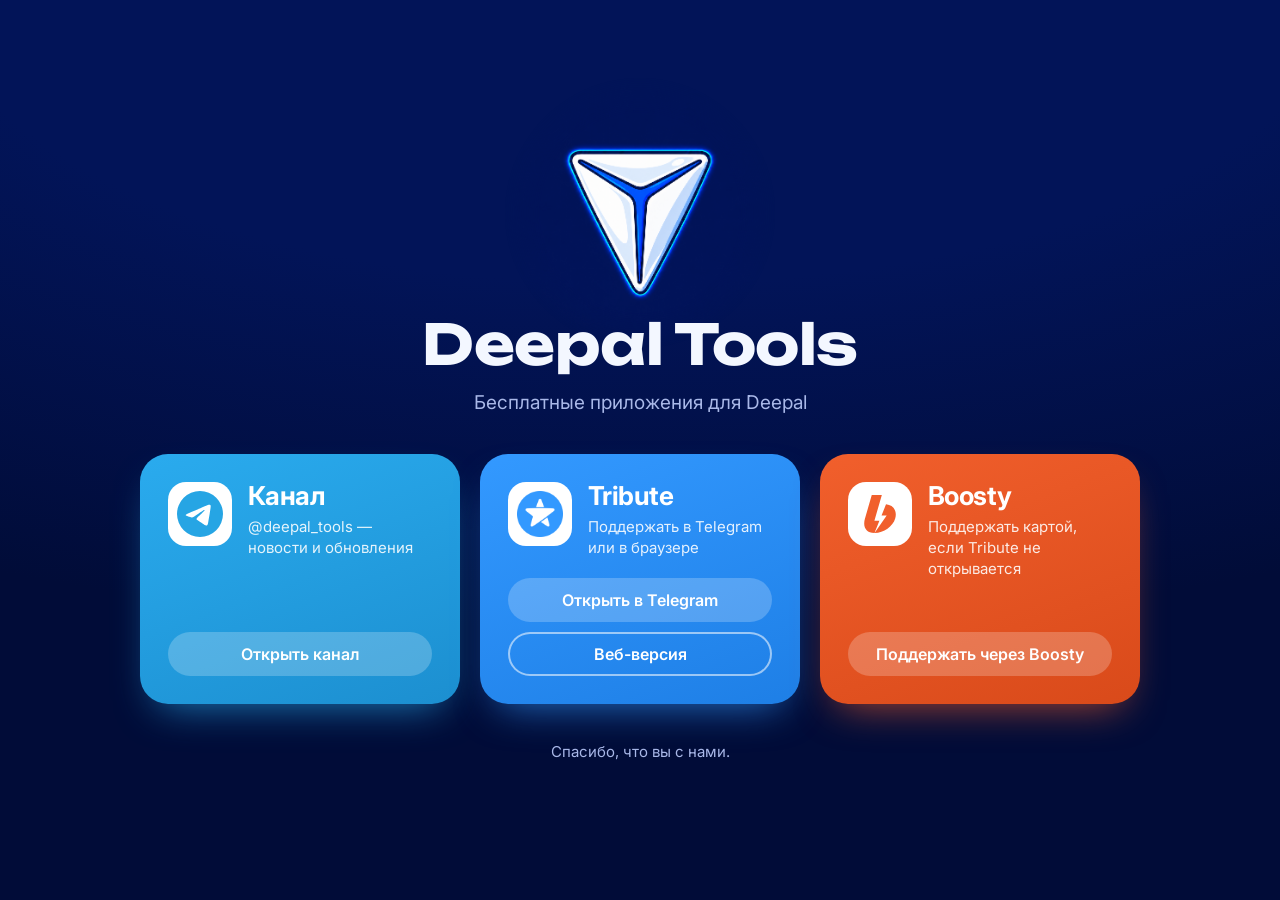
==== index.html @ 5f4a26c5 "Главная страница Deepal Tools: канал, Tribute и Boosty; /donate/ ведёт на главную" ====
<!doctype html>
<html lang="ru">
<head>
<meta charset="utf-8">
<meta name="viewport" content="width=device-width, initial-scale=1, viewport-fit=cover">
<title>Deepal Tools</title>
<meta name="description" content="Бесплатные приложения для Deepal. Канал с новостями и обновлениями, поддержать проект — через Tribute или Boosty.">
<meta name="theme-color" content="#021458">
<meta property="og:title" content="Deepal Tools">
<meta property="og:description" content="Канал с новостями и обновлениями. Поддержать проект — через Tribute или Boosty.">
<meta property="og:image" content="https://deepaltools.github.io/assets/deepal-tools.png">
<link rel="icon" href="assets/deepal-tools.png">
<link rel="apple-touch-icon" href="assets/deepal-tools.png">
<link rel="preconnect" href="https://fonts.googleapis.com">
<link rel="preconnect" href="https://fonts.gstatic.com" crossorigin>
<link href="https://fonts.googleapis.com/css2?family=Inter:wght@400;500;600;700&family=Unbounded:wght@500;700&display=swap" rel="stylesheet">
<style>
  :root {
    /* Цвета взяты со значка Deepal Tools: его фон и свечение контура. */
    --navy: #021458;
    --navy-deep: #010C38;
    --glow: #00E5FF;
    --white: #F3F7FF;
    --mist: #A9B8E8;
    /* Фирменные цвета сервисов — с их собственных значков. */
    --telegram: #2AABEE;
    --telegram-deep: #1C8FD0;
    --tribute: #3399FF;
    --tribute-deep: #1E7FE6;
    --boosty: #F15F2C;
    --boosty-deep: #D94A1A;
  }

  * { box-sizing: border-box; }

  html, body { margin: 0; }

  body {
    min-height: 100vh;
    min-height: 100dvh;
    background:
      radial-gradient(120% 70% at 50% 0%, var(--navy) 0%, var(--navy) 45%, var(--navy-deep) 100%);
    background-color: var(--navy-deep);
    color: var(--white);
    font-family: "Inter", system-ui, -apple-system, "Segoe UI", Roboto, sans-serif;
    -webkit-font-smoothing: antialiased;
    display: flex;
    flex-direction: column;
    align-items: center;
    /* Содержимое — по центру экрана, подпись снизу тянет его чуть выше середины. */
    justify-content: center;
    padding: max(20px, env(safe-area-inset-top)) 20px max(24px, env(safe-area-inset-bottom));
  }

  main {
    width: 100%;
    max-width: 1000px;
    display: flex;
    flex-direction: column;
    align-items: center;
    text-align: center;
  }

  /* Значок целиком, без обрезки. Размер зависит и от ширины, и от высоты окна, чтобы
     на низком экране плитки помещались целиком. height: auto обязателен — иначе атрибут
     height у картинки задаёт высоту отдельно от ширины и значок сплющивается.
     Отрицательные поля съедают пустой фон вокруг треугольника. */
  .mark {
    --s: clamp(130px, min(44vw, 30vh), 270px);
    width: var(--s);
    height: auto;
    aspect-ratio: 1 / 1;
    margin: calc(var(--s) * -0.2) 0 calc(var(--s) * -0.14);
    display: block;
    -webkit-mask-image: radial-gradient(circle at 50% 50%, #000 52%, transparent 71%);
            mask-image: radial-gradient(circle at 50% 50%, #000 52%, transparent 71%);
    animation: wake 1.6s cubic-bezier(.2,.7,.2,1) both;
  }

  @keyframes wake {
    0%   { opacity: 0; transform: scale(.94); }
    100% { opacity: 1; transform: scale(1); }
  }

  /* Фон картинки значка заходит под заголовок; текст — поверх него, иначе ложится тенью. */
  h1, .lede, .choices { position: relative; z-index: 1; }

  h1 {
    font-family: "Unbounded", "Inter", sans-serif;
    font-weight: 700;
    font-size: clamp(30px, min(8vw, 7vh), 56px);
    line-height: 1.08;
    letter-spacing: -0.01em;
    margin: 4px 0 0;
  }

  .lede {
    margin: 14px 0 0;
    max-width: 32em;
    font-size: clamp(16px, 4.2vw, 19px);
    line-height: 1.55;
    color: var(--mist);
  }

  /* Три равные плитки: канал и два способа поддержать. */
  .choices {
    width: 100%;
    margin-top: clamp(20px, 4vh, 40px);
    display: grid;
    grid-template-columns: repeat(3, 1fr);
    gap: 20px;
  }

  .pay {
    position: relative;
    display: flex;
    flex-direction: column;
    text-align: left;
    gap: clamp(14px, 2.4vh, 20px);
    padding: clamp(20px, 3.4vh, 28px);
    border-radius: 28px;
    color: #fff;
    text-decoration: none;
    overflow: hidden;
    transition: transform .18s ease, box-shadow .18s ease;
    -webkit-tap-highlight-color: transparent;
    cursor: pointer;
  }

  .pay:active { transform: scale(.98); }
  .pay:focus-visible { outline: 3px solid var(--glow); outline-offset: 4px; }

  .pay.telegram {
    background: linear-gradient(160deg, var(--telegram) 0%, var(--telegram-deep) 100%);
    box-shadow: 0 18px 40px -18px rgba(42, 171, 238, .75);
  }

  .pay.tribute {
    background: linear-gradient(160deg, var(--tribute) 0%, var(--tribute-deep) 100%);
    box-shadow: 0 18px 40px -18px rgba(51, 153, 255, .75);
  }

  .pay.boosty {
    background: linear-gradient(160deg, var(--boosty) 0%, var(--boosty-deep) 100%);
    box-shadow: 0 18px 40px -18px rgba(241, 95, 44, .75);
  }

  @media (hover: hover) {
    .pay:hover { transform: translateY(-3px); }
  }

  /* Значок сервиса и название с подписью — в одну строку. */
  .head {
    display: flex;
    align-items: flex-start;
    gap: 16px;
  }

  .badge {
    width: 64px;
    height: 64px;
    border-radius: 18px;
    background: #fff;
    display: grid;
    place-items: center;
    flex: none;
  }

  .badge img { width: 46px; height: 46px; display: block; }
  .badge svg { width: 38px; height: 38px; display: block; }
  .badge svg.tg { width: 46px; height: 46px; }

  .text { display: flex; flex-direction: column; gap: 6px; min-width: 0; }

  .name {
    font-weight: 700;
    font-size: 26px;
    line-height: 1.1;
    letter-spacing: -0.02em;
  }

  .how {
    font-size: 15px;
    line-height: 1.4;
    color: rgba(255, 255, 255, .88);
  }

  /* Кнопки — внизу плитки, во всю её ширину, чтобы у всех трёх стояли на одном уровне. */
  .gos {
    margin-top: auto;
    display: flex;
    flex-direction: column;
    gap: 10px;
  }

  .go {
    display: flex;
    justify-content: center;
    align-items: center;
    padding: 12px 18px;
    border-radius: 999px;
    background: rgba(255, 255, 255, .22);
    color: #fff;
    text-decoration: none;
    font-weight: 600;
    font-size: 16px;
    white-space: nowrap;
    transition: background .18s ease;
  }

  .go.ghost { background: transparent; box-shadow: inset 0 0 0 2px rgba(255, 255, 255, .55); }
  a.go:focus-visible { outline: 3px solid var(--glow); outline-offset: 3px; }

  @media (hover: hover) {
    a.go:hover { background: rgba(255, 255, 255, .34); }
  }

  /* Плитка Tribute нажимается целиком и ведёт в Telegram: невидимый слой ссылки
     «Открыть в Telegram» растянут на всю плитку. Веб-версия лежит выше этого слоя
     и открывается только своей кнопкой. */
  .go.main::after { content: ""; position: absolute; inset: 0; border-radius: 28px; }
  .go.ghost { position: relative; z-index: 1; }

  footer {
    padding-top: clamp(20px, 4vh, 40px);
    text-align: center;
    font-size: 15px;
    line-height: 1.6;
    color: var(--mist);
  }

  /* Уже трёх колонок — плитки друг под другом. */
  @media (max-width: 860px) {
    .choices { grid-template-columns: 1fr; max-width: 480px; gap: 12px; }
    .pay { padding: 20px; gap: 14px; }
    .name { font-size: 24px; }
  }

  @media (max-width: 600px) {
    h1 { font-size: 34px; }
    .lede { font-size: 16px; margin-top: 10px; }
    .choices { margin-top: 18px; }
    /* На телефоне плитки широкие — две кнопки Tribute помещаются в одну строку. */
    .tribute .gos { flex-direction: row; }
    .tribute .go { flex: 1 1 auto; padding-inline: 14px; }
  }

  @media (prefers-reduced-motion: reduce) {
    .mark { animation: none; }
    .pay, .go { transition: none; }
  }
</style>
</head>
<body>
<main>
  <img class="mark" src="assets/deepal-tools.png" alt="Deepal Tools" width="300" height="300">

  <h1>Deepal&nbsp;Tools</h1>
  <p class="lede">Бесплатные приложения для Deepal</p>

  <div class="choices">
    <a class="pay telegram" href="https://t.me/deepal_tools" rel="noopener">
      <span class="head">
        <span class="badge">
          <!-- Знак Telegram — фирменный, из Simple Icons. -->
          <svg class="tg" viewBox="0 0 24 24" aria-hidden="true"><path fill="#26A5E4" d="M11.944 0A12 12 0 0 0 0 12a12 12 0 0 0 12 12 12 12 0 0 0 12-12A12 12 0 0 0 12 0a12 12 0 0 0-.056 0zm4.962 7.224c.1-.002.321.023.465.14a.506.506 0 0 1 .171.325c.016.093.036.306.02.472-.18 1.898-.962 6.502-1.36 8.627-.168.9-.499 1.201-.82 1.23-.696.065-1.225-.46-1.9-.902-1.056-.693-1.653-1.124-2.678-1.8-1.185-.78-.417-1.21.258-1.91.177-.184 3.247-2.977 3.307-3.23.007-.032.014-.15-.056-.212s-.174-.041-.249-.024c-.106.024-1.793 1.14-5.061 3.345-.48.33-.913.49-1.302.48-.428-.008-1.252-.241-1.865-.44-.752-.245-1.349-.374-1.297-.789.027-.216.325-.437.893-.663 3.498-1.524 5.83-2.529 6.998-3.014 3.332-1.386 4.025-1.627 4.476-1.635z"/></svg>
        </span>
        <span class="text">
          <span class="name">Канал</span>
          <span class="how">@deepal_tools — новости и обновления</span>
        </span>
      </span>
      <span class="gos"><span class="go">Открыть канал</span></span>
    </a>

    <!-- У Tribute два входа: мини-приложение в Telegram и веб-версия в браузере. -->
    <div class="pay tribute">
      <span class="head">
        <span class="badge"><img src="assets/tribute.png" alt="" width="46" height="46"></span>
        <span class="text">
          <span class="name">Tribute</span>
          <span class="how">Поддержать в Telegram или в браузере</span>
        </span>
      </span>
      <span class="gos">
        <a class="go main" href="https://t.me/tribute/app?startapp=dPI5" rel="noopener">Открыть в Telegram</a>
        <a class="go ghost" href="https://web.tribute.tg/d/PI5" rel="noopener">Веб-версия</a>
      </span>
    </div>

    <a class="pay boosty" href="https://boosty.to/deepaltools/donate" rel="noopener">
      <span class="head">
        <span class="badge">
          <!-- Знак Boosty — фирменный, из Simple Icons (источник: boosty.to/app/brand). -->
          <svg viewBox="0 0 24 24" aria-hidden="true"><path fill="#F15F2C" d="M2.661 14.337 6.801 0h6.362L11.88 4.444l-.038.077-3.378 11.733h3.15c-1.321 3.289-2.35 5.867-3.086 7.733-5.816-.063-7.442-4.228-6.02-9.155M8.554 24l7.67-11.035h-3.25l2.83-7.073c4.852.508 7.137 4.33 5.791 8.952C20.16 19.81 14.344 24 8.68 24h-.127z"/></svg>
        </span>
        <span class="text">
          <span class="name">Boosty</span>
          <span class="how">Поддержать картой, если Tribute не открывается</span>
        </span>
      </span>
      <span class="gos"><span class="go">Поддержать через Boosty</span></span>
    </a>
  </div>
</main>

<footer>Спасибо, что вы с нами.</footer>
</body>
</html>
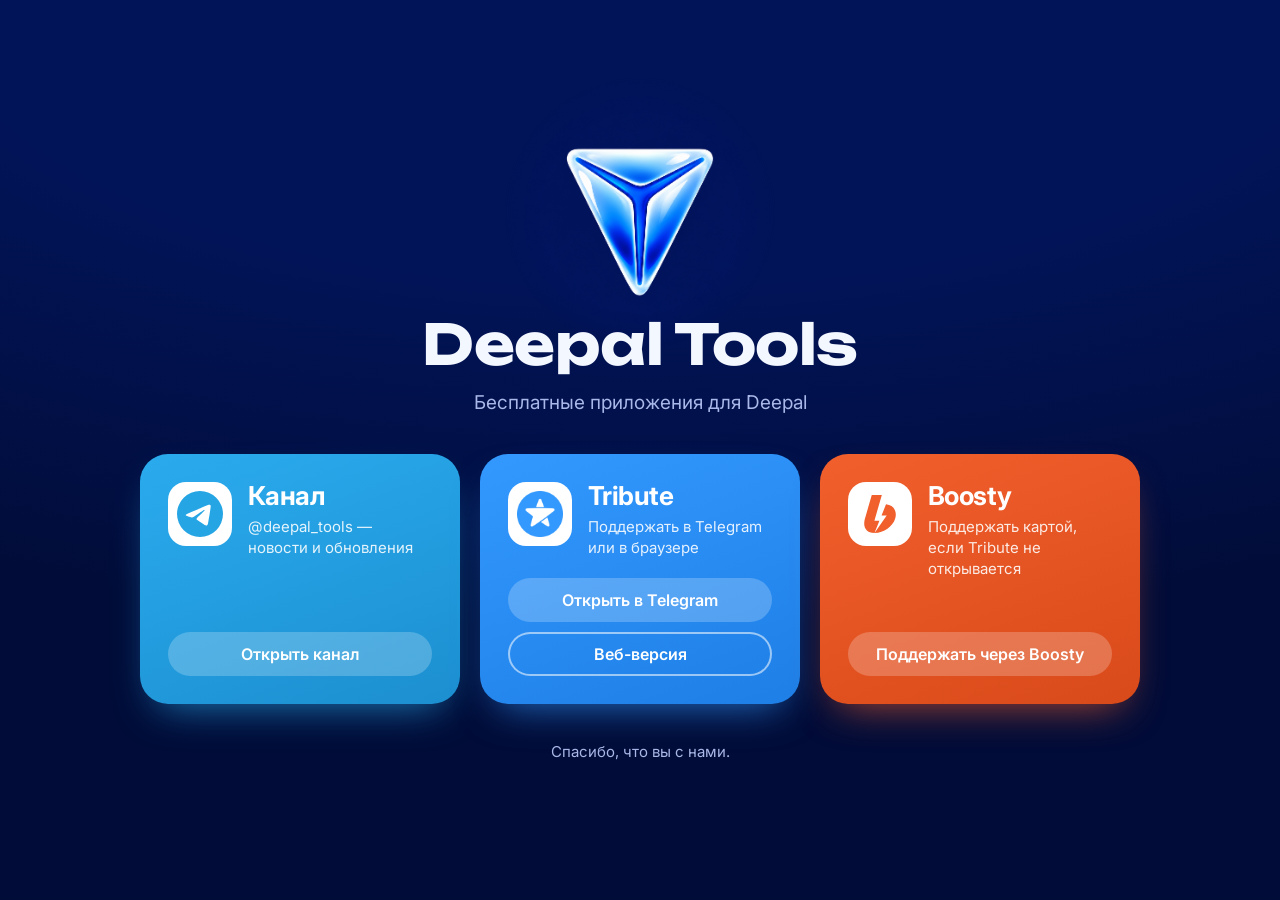
==== commit 2ceaf29e: "Новый стеклянный логотип Deepal Tools" ====
--- a/index.html
+++ b/index.html
@@ -8,9 +8,16 @@
 <meta name="theme-color" content="#021458">
 <meta property="og:title" content="Deepal Tools">
 <meta property="og:description" content="Канал с новостями и обновлениями. Поддержать проект — через Tribute или Boosty.">
-<meta property="og:image" content="https://deepaltools.github.io/assets/deepal-tools.png">
-<link rel="icon" href="assets/deepal-tools.png">
-<link rel="apple-touch-icon" href="assets/deepal-tools.png">
+<meta property="og:type" content="website">
+<meta property="og:site_name" content="Deepal Tools">
+<meta property="og:url" content="https://deepaltools.github.io/">
+<!-- Широкая обложка 1200×630: с ней Telegram и другие показывают большое превью ссылки. -->
+<meta property="og:image" content="https://deepaltools.github.io/assets/preview.png?v=2">
+<meta property="og:image:width" content="1200">
+<meta property="og:image:height" content="630">
+<meta name="twitter:card" content="summary_large_image">
+<link rel="icon" href="assets/deepal-tools.png?v=2">
+<link rel="apple-touch-icon" href="assets/deepal-tools.png?v=2">
 <link rel="preconnect" href="https://fonts.googleapis.com">
 <link rel="preconnect" href="https://fonts.gstatic.com" crossorigin>
 <link href="https://fonts.googleapis.com/css2?family=Inter:wght@400;500;600;700&family=Unbounded:wght@500;700&display=swap" rel="stylesheet">
@@ -253,7 +260,7 @@
 </head>
 <body>
 <main>
-  <img class="mark" src="assets/deepal-tools.png" alt="Deepal Tools" width="300" height="300">
+  <img class="mark" src="assets/deepal-tools.png?v=2" alt="Deepal Tools" width="300" height="300">
 
   <h1>Deepal&nbsp;Tools</h1>
   <p class="lede">Бесплатные приложения для Deepal</p>
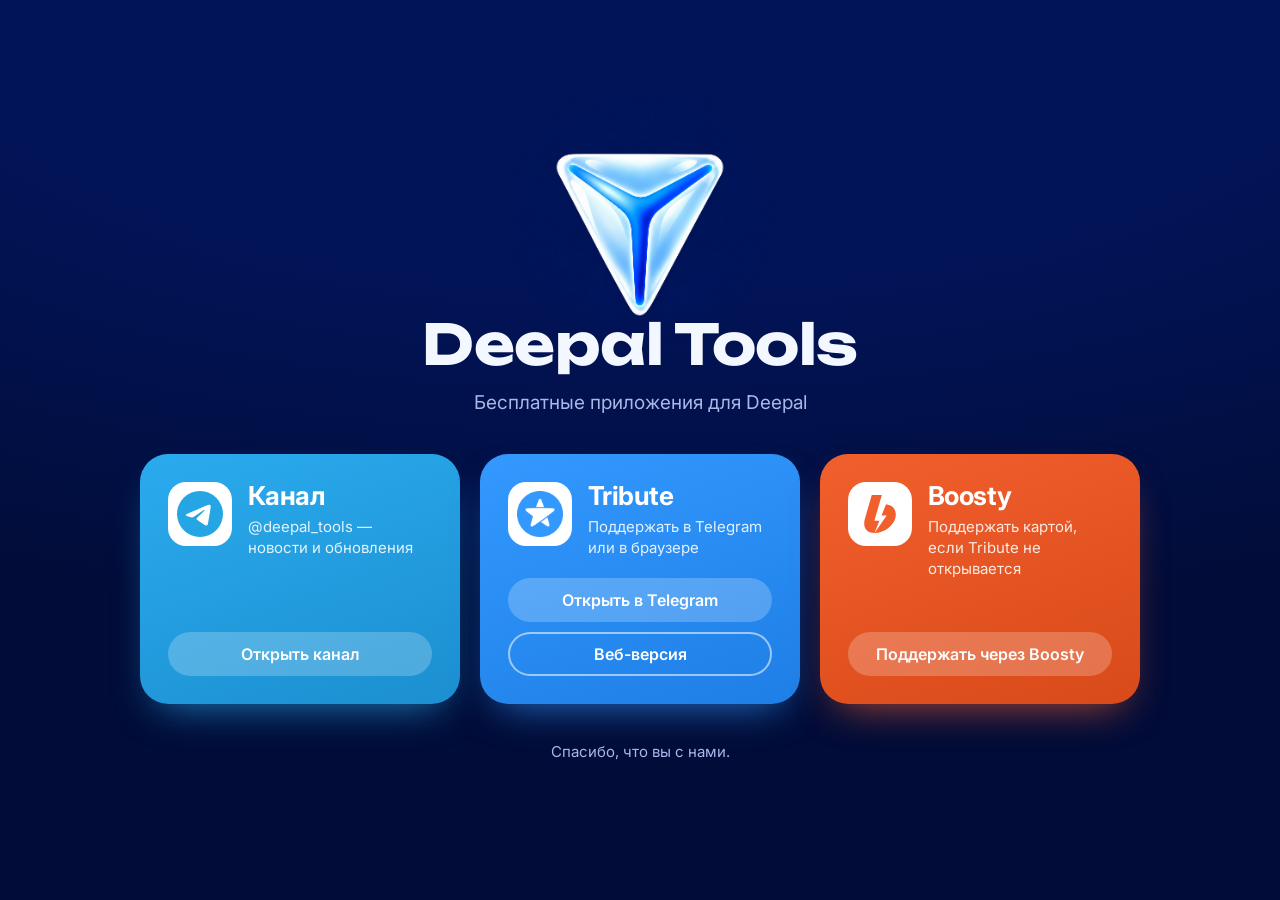
==== commit a154e130: "Новая иконка Deepal Tools (по центру круга)" ====
--- a/index.html
+++ b/index.html
@@ -12,12 +12,12 @@
 <meta property="og:site_name" content="Deepal Tools">
 <meta property="og:url" content="https://deepaltools.github.io/">
 <!-- Широкая обложка 1200×630: с ней Telegram и другие показывают большое превью ссылки. -->
-<meta property="og:image" content="https://deepaltools.github.io/assets/preview.png?v=2">
+<meta property="og:image" content="https://deepaltools.github.io/assets/preview.png?v=3">
 <meta property="og:image:width" content="1200">
 <meta property="og:image:height" content="630">
 <meta name="twitter:card" content="summary_large_image">
-<link rel="icon" href="assets/deepal-tools.png?v=2">
-<link rel="apple-touch-icon" href="assets/deepal-tools.png?v=2">
+<link rel="icon" href="assets/deepal-tools.png?v=3">
+<link rel="apple-touch-icon" href="assets/deepal-tools.png?v=3">
 <link rel="preconnect" href="https://fonts.googleapis.com">
 <link rel="preconnect" href="https://fonts.gstatic.com" crossorigin>
 <link href="https://fonts.googleapis.com/css2?family=Inter:wght@400;500;600;700&family=Unbounded:wght@500;700&display=swap" rel="stylesheet">
@@ -260,7 +260,7 @@
 </head>
 <body>
 <main>
-  <img class="mark" src="assets/deepal-tools.png?v=2" alt="Deepal Tools" width="300" height="300">
+  <img class="mark" src="assets/deepal-tools.png?v=3" alt="Deepal Tools" width="300" height="300">
 
   <h1>Deepal&nbsp;Tools</h1>
   <p class="lede">Бесплатные приложения для Deepal</p>
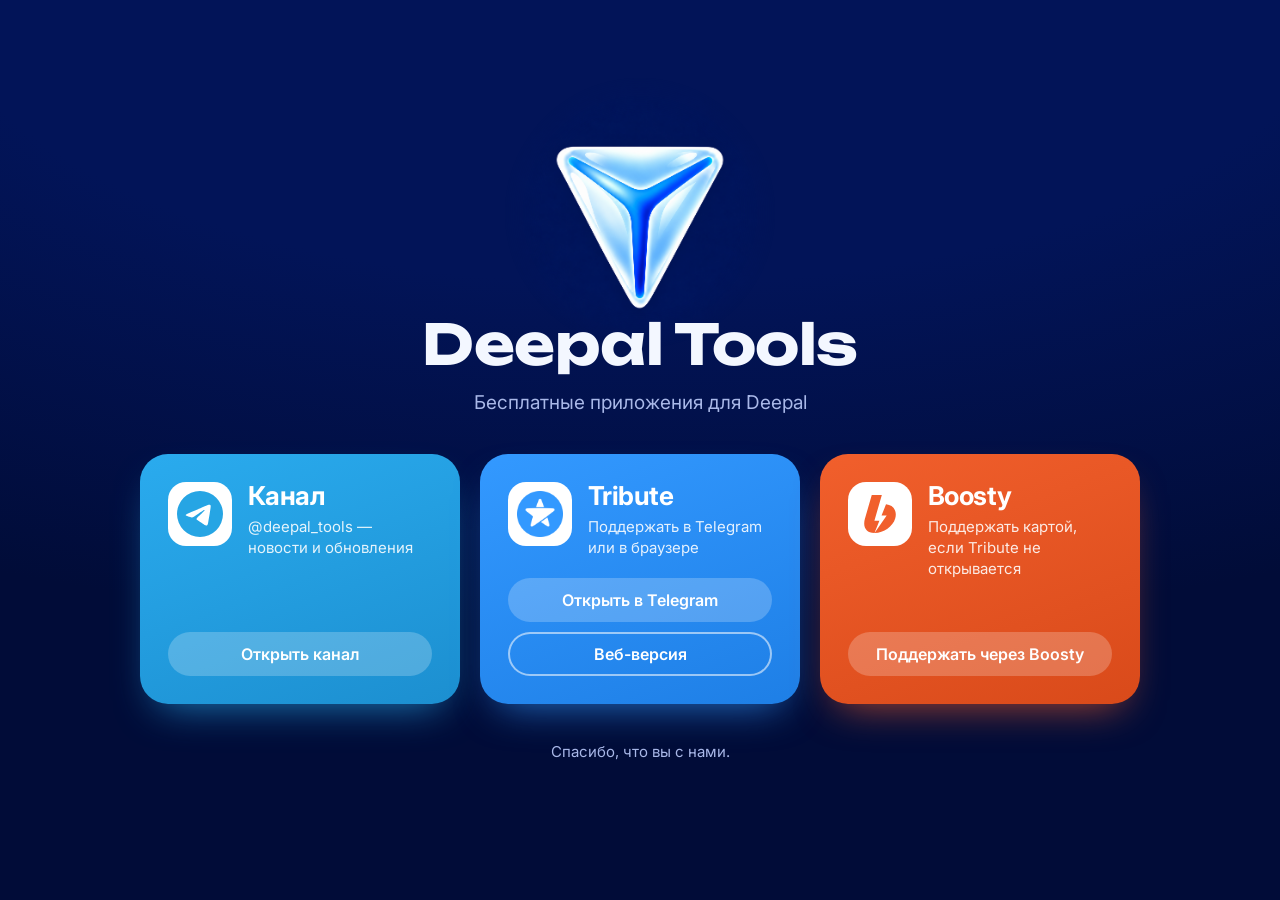
==== commit 73d27012: "Иконка Deepal Tools: сдвиг вниз 35 px" ====
--- a/index.html
+++ b/index.html
@@ -12,12 +12,12 @@
 <meta property="og:site_name" content="Deepal Tools">
 <meta property="og:url" content="https://deepaltools.github.io/">
 <!-- Широкая обложка 1200×630: с ней Telegram и другие показывают большое превью ссылки. -->
-<meta property="og:image" content="https://deepaltools.github.io/assets/preview.png?v=3">
+<meta property="og:image" content="https://deepaltools.github.io/assets/preview.png?v=4">
 <meta property="og:image:width" content="1200">
 <meta property="og:image:height" content="630">
 <meta name="twitter:card" content="summary_large_image">
-<link rel="icon" href="assets/deepal-tools.png?v=3">
-<link rel="apple-touch-icon" href="assets/deepal-tools.png?v=3">
+<link rel="icon" href="assets/deepal-tools.png?v=4">
+<link rel="apple-touch-icon" href="assets/deepal-tools.png?v=4">
 <link rel="preconnect" href="https://fonts.googleapis.com">
 <link rel="preconnect" href="https://fonts.gstatic.com" crossorigin>
 <link href="https://fonts.googleapis.com/css2?family=Inter:wght@400;500;600;700&family=Unbounded:wght@500;700&display=swap" rel="stylesheet">
@@ -260,7 +260,7 @@
 </head>
 <body>
 <main>
-  <img class="mark" src="assets/deepal-tools.png?v=3" alt="Deepal Tools" width="300" height="300">
+  <img class="mark" src="assets/deepal-tools.png?v=4" alt="Deepal Tools" width="300" height="300">
 
   <h1>Deepal&nbsp;Tools</h1>
   <p class="lede">Бесплатные приложения для Deepal</p>
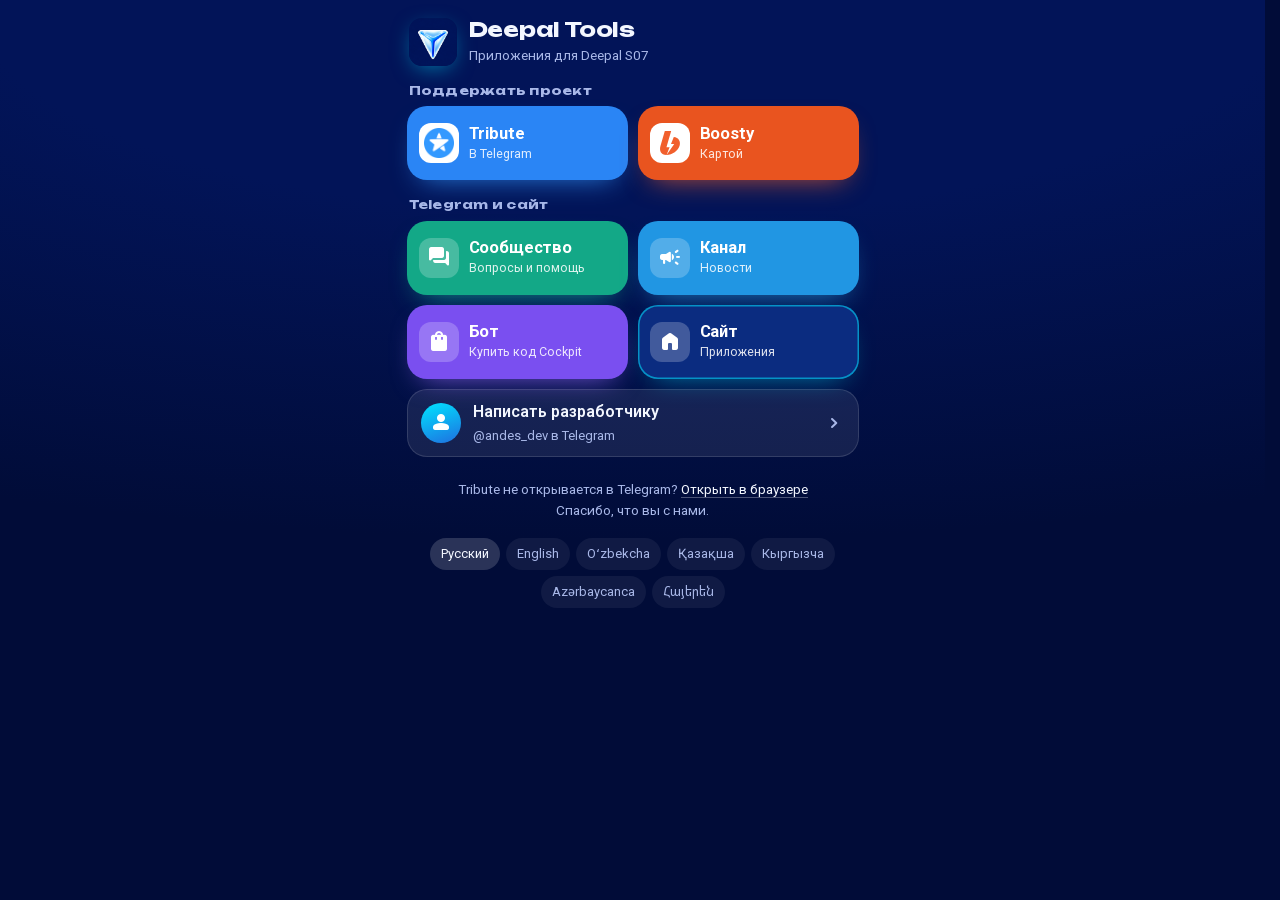
==== commit 0efccf87: "Визитка Deepal Tools вместо старой страницы (запасная копия deepaltools.com/links)" ====
--- a/index.html
+++ b/index.html
@@ -1,316 +1,154 @@
 <!doctype html>
+
 <html lang="ru">
 <head>
-<meta charset="utf-8">
-<meta name="viewport" content="width=device-width, initial-scale=1, viewport-fit=cover">
-<title>Deepal Tools</title>
-<meta name="description" content="Бесплатные приложения для Deepal. Канал с новостями и обновлениями, поддержать проект — через Tribute или Boosty.">
-<meta name="theme-color" content="#021458">
-<meta property="og:title" content="Deepal Tools">
-<meta property="og:description" content="Канал с новостями и обновлениями. Поддержать проект — через Tribute или Boosty.">
-<meta property="og:type" content="website">
-<meta property="og:site_name" content="Deepal Tools">
-<meta property="og:url" content="https://deepaltools.github.io/">
-<!-- Широкая обложка 1200×630: с ней Telegram и другие показывают большое превью ссылки. -->
-<meta property="og:image" content="https://deepaltools.github.io/assets/preview.png?v=4">
-<meta property="og:image:width" content="1200">
-<meta property="og:image:height" content="630">
-<meta name="twitter:card" content="summary_large_image">
-<link rel="icon" href="assets/deepal-tools.png?v=4">
-<link rel="apple-touch-icon" href="assets/deepal-tools.png?v=4">
-<link rel="preconnect" href="https://fonts.googleapis.com">
-<link rel="preconnect" href="https://fonts.gstatic.com" crossorigin>
-<link href="https://fonts.googleapis.com/css2?family=Inter:wght@400;500;600;700&family=Unbounded:wght@500;700&display=swap" rel="stylesheet">
+<meta charset="utf-8"/>
+<meta content="width=device-width, initial-scale=1" name="viewport"/>
+<title>Deepal Tools — сообщество, поддержка и контакты</title>
+<meta content="Сообщество и канал Deepal Tools в Telegram, бот для покупки кода Cockpit, сайт, связь с разработчиком и поддержка проекта." name="description"/>
+<meta content="Deepal Tools — сообщество, поддержка и контакты" property="og:title"/>
+<meta content="Сообщество и канал Deepal Tools в Telegram, бот для покупки кода Cockpit, сайт, связь с разработчиком и поддержка проекта." property="og:description"/>
+<link href="https://deepaltools.com/links/" rel="canonical"/><link href="https://deepaltools.com/hy/links/" hreflang="hy" rel="alternate"/><link href="https://deepaltools.com/az/links/" hreflang="az" rel="alternate"/><link href="https://deepaltools.com/ky/links/" hreflang="ky" rel="alternate"/><link href="https://deepaltools.com/kk/links/" hreflang="kk" rel="alternate"/><link href="https://deepaltools.com/uz/links/" hreflang="uz" rel="alternate"/><link href="https://deepaltools.com/en/links/" hreflang="en" rel="alternate"/><link href="https://deepaltools.com/links/" hreflang="ru" rel="alternate"/>
+<meta content="website" property="og:type"/>
+<meta content="https://deepaltools.com/links/" property="og:url"/>
+<meta content="https://deepaltools.com/assets/preview.png?v=b06aa7fb22" property="og:image"/>
+<meta content="1200" property="og:image:width"/>
+<meta content="630" property="og:image:height"/>
+<meta content="summary_large_image" name="twitter:card"/>
+<meta content="ru_RU" property="og:locale"/>
+<meta content="Deepal Tools" property="og:site_name"/>
+<meta content="#06080B" name="theme-color"/>
+<link href="/assets/deepal-tools.png?v=bff57fbc48" rel="icon" type="image/png"/>
+<link href="/assets/deepal-tools.png?v=bff57fbc48" rel="apple-touch-icon"/>
+<link as="font" crossorigin="" href="/assets/fonts/roboto-cyrillic.woff2?v=32886c5ec6" rel="preload" type="font/woff2"/>
+<link as="font" crossorigin="" href="/assets/fonts/material-symbols.woff2?v=08b8d67136" rel="preload" type="font/woff2"/>
+<link href="/assets/fonts/fonts.css?v=b6f32b4de0" rel="stylesheet"/>
+<link href="/assets/base.css?v=0021d8f76d" rel="stylesheet"/>
+</head>
+<body class="card-page">
+<main id="main">
+<link href="/assets/links/unbounded.css" rel="stylesheet"/>
 <style>
-  :root {
-    /* Цвета взяты со значка Deepal Tools: его фон и свечение контура. */
-    --navy: #021458;
-    --navy-deep: #010C38;
-    --glow: #00E5FF;
-    --white: #F3F7FF;
-    --mist: #A9B8E8;
-    /* Фирменные цвета сервисов — с их собственных значков. */
-    --telegram: #2AABEE;
-    --telegram-deep: #1C8FD0;
-    --tribute: #3399FF;
-    --tribute-deep: #1E7FE6;
-    --boosty: #F15F2C;
-    --boosty-deep: #D94A1A;
+  /* Визитка по QR-коду. Владелец 14.11: всё сразу на первом экране телефона (Tribute, Boosty, сообщество, канал,
+     бот, сайт, разработчик), шапка компактная, как на сайте; плитки сочные, как на прежней странице доната;
+     без подчёркиваний при наведении. Цвета — свои: фон и свечение со значка Deepal Tools. */
+  .card-page {
+    --navy: #021458; --navy-deep: #010C38; --glow: #00E5FF; --mist: #A9B8E8; --snow: #F3F7FF;
+    --tribute: #3399FF; --tribute-deep: #1E6FE0; --boosty: #F15F2C; --boosty-deep: #CF4314;
+    --teal: #19D3A4; --teal-deep: #0A8E74; --tg: #2AABEE; --tg-deep: #1676C9;
+    --violet: #9B6BFF; --violet-deep: #5B32D6;
+    --tribute-solid: #2A85F5; --boosty-solid: #E9541F; --teal-solid: #13A887; --tg-solid: #2196E3;
+    --violet-solid: #7A4FF0; --site-solid: #0B2C80;
+    background: radial-gradient(130% 60% at 50% 0%, var(--navy) 0%, var(--navy) 40%, var(--navy-deep) 100%);
+    background-color: var(--navy-deep); color: var(--snow); min-height: 100dvh;
   }
+  .lk a, .lk a:hover { text-decoration: none; }
+  .lk { max-width: 30rem; margin: 0 auto; padding: max(14px, env(safe-area-inset-top)) 14px max(24px, env(safe-area-inset-bottom)); }
 
-  * { box-sizing: border-box; }
+  .lk-top { display: flex; align-items: center; gap: 12px; padding: 4px 2px 0; }
+  .lk-top img { width: 48px; height: 48px; border-radius: 13px; flex: none; box-shadow: 0 6px 22px -6px rgba(0, 229, 255, .55); }
+  .lk-top h1 { font-family: "Unbounded", var(--font); font-weight: 700; font-size: 21px; line-height: 1.1; margin: 0; letter-spacing: -.01em; }
+  .lk-top p { margin: 3px 0 0; color: var(--mist); font-size: 13.5px; }
 
-  html, body { margin: 0; }
+  .lk-h { font-family: "Unbounded", var(--font); font-weight: 700; font-size: 12.5px; letter-spacing: .02em; margin: 18px 2px 8px; color: var(--mist); }
 
-  body {
-    min-height: 100vh;
-    min-height: 100dvh;
-    background:
-      radial-gradient(120% 70% at 50% 0%, var(--navy) 0%, var(--navy) 45%, var(--navy-deep) 100%);
-    background-color: var(--navy-deep);
-    color: var(--white);
-    font-family: "Inter", system-ui, -apple-system, "Segoe UI", Roboto, sans-serif;
-    -webkit-font-smoothing: antialiased;
-    display: flex;
-    flex-direction: column;
-    align-items: center;
-    /* Содержимое — по центру экрана, подпись снизу тянет его чуть выше середины. */
-    justify-content: center;
-    padding: max(20px, env(safe-area-inset-top)) 20px max(24px, env(safe-area-inset-bottom));
+  .tiles { display: grid; grid-template-columns: 1fr 1fr; gap: 10px; }
+  .tile {
+    position: relative; display: flex; align-items: center; gap: 10px; padding: 12px; min-height: 74px;
+    border-radius: 20px; color: #fff; overflow: hidden; isolation: isolate;
+    transition: transform .16s ease, filter .16s ease; -webkit-tap-highlight-color: transparent;
   }
+  .tile:active { transform: scale(.97); }
+  .tile:focus-visible { outline: 3px solid var(--glow); outline-offset: 3px; }
+  @media (hover: hover) { .tile:hover { filter: brightness(1.08); } }
+  .tile .badge { width: 40px; height: 40px; border-radius: 12px; display: grid; place-items: center; flex: none; background: rgba(255, 255, 255, .22); }
+  .tile .badge .ms { font-size: 23px; color: #fff; }
+  .tile .badge.white { background: #fff; }
+  .tile .badge.white img { width: 30px; height: 30px; display: block; }
+  .tile .badge.white svg { width: 24px; height: 24px; display: block; }
+  .tile .tx { min-width: 0; }
+  .tile b { display: block; font-size: 16.5px; font-weight: 700; line-height: 1.15; letter-spacing: -.01em; }
+  .tile .sub { display: block; font-size: 12.5px; line-height: 1.3; color: rgba(255, 255, 255, .86); margin-top: 2px; }
 
-  main {
-    width: 100%;
-    max-width: 1000px;
-    display: flex;
-    flex-direction: column;
-    align-items: center;
-    text-align: center;
+  /* Владелец 15.11: заливка ровная, одним цветом — без бликов и переходов. */
+  .tile.tribute { background: var(--tribute-solid); box-shadow: 0 12px 28px -14px rgba(51, 153, 255, .85); }
+  .tile.boosty  { background: var(--boosty-solid); box-shadow: 0 12px 28px -14px rgba(241, 95, 44, .85); }
+  .tile.community { background: var(--teal-solid); box-shadow: 0 12px 28px -14px rgba(25, 211, 164, .75); }
+  .tile.channel { background: var(--tg-solid); box-shadow: 0 12px 28px -14px rgba(42, 171, 238, .8); }
+  .tile.bot { background: var(--violet-solid); box-shadow: 0 12px 28px -14px rgba(155, 107, 255, .8); }
+  .tile.site { background: var(--site-solid); box-shadow: inset 0 0 0 1.5px rgba(0, 229, 255, .55), 0 12px 28px -16px rgba(0, 229, 255, .6); }
+
+  .dev {
+    margin-top: 10px; display: flex; align-items: center; gap: 12px; padding: 11px 14px; border-radius: 20px;
+    background: rgba(255, 255, 255, .08); box-shadow: inset 0 0 0 1px rgba(255, 255, 255, .13);
+    color: var(--snow); transition: transform .16s ease, background .16s ease;
   }
+  .dev:active { transform: scale(.98); }
+  .dev:focus-visible { outline: 3px solid var(--glow); outline-offset: 3px; }
+  @media (hover: hover) { .dev:hover { background: rgba(255, 255, 255, .12); } }
+  .dev .badge { width: 40px; height: 40px; border-radius: 50%; display: grid; place-items: center; flex: none;
+    background: linear-gradient(160deg, var(--glow), var(--tribute-deep)); }
+  .dev .badge .ms { font-size: 23px; color: #fff; }
+  .dev b { display: block; font-size: 16px; font-weight: 600; }
+  .dev .sub { display: block; font-size: 13px; color: var(--mist); margin-top: 1px; }
+  .dev .go { margin-left: auto; font-size: 22px; color: var(--mist); }
 
-  /* Значок целиком, без обрезки. Размер зависит и от ширины, и от высоты окна, чтобы
-     на низком экране плитки помещались целиком. height: auto обязателен — иначе атрибут
-     height у картинки задаёт высоту отдельно от ширины и значок сплющивается.
-     Отрицательные поля съедают пустой фон вокруг треугольника. */
-  .mark {
-    --s: clamp(130px, min(44vw, 30vh), 270px);
-    width: var(--s);
-    height: auto;
-    aspect-ratio: 1 / 1;
-    margin: calc(var(--s) * -0.2) 0 calc(var(--s) * -0.14);
-    display: block;
-    -webkit-mask-image: radial-gradient(circle at 50% 50%, #000 52%, transparent 71%);
-            mask-image: radial-gradient(circle at 50% 50%, #000 52%, transparent 71%);
-    animation: wake 1.6s cubic-bezier(.2,.7,.2,1) both;
-  }
+  .lk-more { margin-top: 22px; text-align: center; color: var(--mist); font-size: 13.5px; line-height: 1.6; }
+  .lk-more a { color: var(--snow); border-bottom: 1px solid rgba(243, 247, 255, .3); }
+  .lk-langs { display: flex; flex-wrap: wrap; justify-content: center; gap: 6px; margin-top: 16px; }
+  .lk-langs a { padding: 6px 11px; border-radius: 999px; color: var(--mist); font-size: 13px; background: rgba(255, 255, 255, .06); }
+  .lk-langs a[aria-current] { color: var(--snow); background: rgba(255, 255, 255, .16); }
+  .lk-langs a:focus-visible, .lk-more a:focus-visible { outline: 2px solid var(--glow); outline-offset: 2px; }
 
-  @keyframes wake {
-    0%   { opacity: 0; transform: scale(.94); }
-    100% { opacity: 1; transform: scale(1); }
-  }
-
-  /* Фон картинки значка заходит под заголовок; текст — поверх него, иначе ложится тенью. */
-  h1, .lede, .choices { position: relative; z-index: 1; }
-
-  h1 {
-    font-family: "Unbounded", "Inter", sans-serif;
-    font-weight: 700;
-    font-size: clamp(30px, min(8vw, 7vh), 56px);
-    line-height: 1.08;
-    letter-spacing: -0.01em;
-    margin: 4px 0 0;
-  }
-
-  .lede {
-    margin: 14px 0 0;
-    max-width: 32em;
-    font-size: clamp(16px, 4.2vw, 19px);
-    line-height: 1.55;
-    color: var(--mist);
-  }
-
-  /* Три равные плитки: канал и два способа поддержать. */
-  .choices {
-    width: 100%;
-    margin-top: clamp(20px, 4vh, 40px);
-    display: grid;
-    grid-template-columns: repeat(3, 1fr);
-    gap: 20px;
-  }
-
-  .pay {
-    position: relative;
-    display: flex;
-    flex-direction: column;
-    text-align: left;
-    gap: clamp(14px, 2.4vh, 20px);
-    padding: clamp(20px, 3.4vh, 28px);
-    border-radius: 28px;
-    color: #fff;
-    text-decoration: none;
-    overflow: hidden;
-    transition: transform .18s ease, box-shadow .18s ease;
-    -webkit-tap-highlight-color: transparent;
-    cursor: pointer;
-  }
-
-  .pay:active { transform: scale(.98); }
-  .pay:focus-visible { outline: 3px solid var(--glow); outline-offset: 4px; }
-
-  .pay.telegram {
-    background: linear-gradient(160deg, var(--telegram) 0%, var(--telegram-deep) 100%);
-    box-shadow: 0 18px 40px -18px rgba(42, 171, 238, .75);
-  }
-
-  .pay.tribute {
-    background: linear-gradient(160deg, var(--tribute) 0%, var(--tribute-deep) 100%);
-    box-shadow: 0 18px 40px -18px rgba(51, 153, 255, .75);
-  }
-
-  .pay.boosty {
-    background: linear-gradient(160deg, var(--boosty) 0%, var(--boosty-deep) 100%);
-    box-shadow: 0 18px 40px -18px rgba(241, 95, 44, .75);
-  }
-
-  @media (hover: hover) {
-    .pay:hover { transform: translateY(-3px); }
-  }
-
-  /* Значок сервиса и название с подписью — в одну строку. */
-  .head {
-    display: flex;
-    align-items: flex-start;
-    gap: 16px;
-  }
-
-  .badge {
-    width: 64px;
-    height: 64px;
-    border-radius: 18px;
-    background: #fff;
-    display: grid;
-    place-items: center;
-    flex: none;
-  }
-
-  .badge img { width: 46px; height: 46px; display: block; }
-  .badge svg { width: 38px; height: 38px; display: block; }
-  .badge svg.tg { width: 46px; height: 46px; }
-
-  .text { display: flex; flex-direction: column; gap: 6px; min-width: 0; }
-
-  .name {
-    font-weight: 700;
-    font-size: 26px;
-    line-height: 1.1;
-    letter-spacing: -0.02em;
-  }
-
-  .how {
-    font-size: 15px;
-    line-height: 1.4;
-    color: rgba(255, 255, 255, .88);
-  }
-
-  /* Кнопки — внизу плитки, во всю её ширину, чтобы у всех трёх стояли на одном уровне. */
-  .gos {
-    margin-top: auto;
-    display: flex;
-    flex-direction: column;
-    gap: 10px;
-  }
-
-  .go {
-    display: flex;
-    justify-content: center;
-    align-items: center;
-    padding: 12px 18px;
-    border-radius: 999px;
-    background: rgba(255, 255, 255, .22);
-    color: #fff;
-    text-decoration: none;
-    font-weight: 600;
-    font-size: 16px;
-    white-space: nowrap;
-    transition: background .18s ease;
-  }
-
-  .go.ghost { background: transparent; box-shadow: inset 0 0 0 2px rgba(255, 255, 255, .55); }
-  a.go:focus-visible { outline: 3px solid var(--glow); outline-offset: 3px; }
-
-  @media (hover: hover) {
-    a.go:hover { background: rgba(255, 255, 255, .34); }
-  }
-
-  /* Плитка Tribute нажимается целиком и ведёт в Telegram: невидимый слой ссылки
-     «Открыть в Telegram» растянут на всю плитку. Веб-версия лежит выше этого слоя
-     и открывается только своей кнопкой. */
-  .go.main::after { content: ""; position: absolute; inset: 0; border-radius: 28px; }
-  .go.ghost { position: relative; z-index: 1; }
-
-  footer {
-    padding-top: clamp(20px, 4vh, 40px);
-    text-align: center;
-    font-size: 15px;
-    line-height: 1.6;
-    color: var(--mist);
-  }
-
-  /* Уже трёх колонок — плитки друг под другом. */
-  @media (max-width: 860px) {
-    .choices { grid-template-columns: 1fr; max-width: 480px; gap: 12px; }
-    .pay { padding: 20px; gap: 14px; }
-    .name { font-size: 24px; }
-  }
-
-  @media (max-width: 600px) {
-    h1 { font-size: 34px; }
-    .lede { font-size: 16px; margin-top: 10px; }
-    .choices { margin-top: 18px; }
-    /* На телефоне плитки широкие — две кнопки Tribute помещаются в одну строку. */
-    .tribute .gos { flex-direction: row; }
-    .tribute .go { flex: 1 1 auto; padding-inline: 14px; }
-  }
-
-  @media (prefers-reduced-motion: reduce) {
-    .mark { animation: none; }
-    .pay, .go { transition: none; }
-  }
+  @media (max-width: 340px) { .tile { flex-direction: column; align-items: flex-start; } }
+  @media (prefers-reduced-motion: reduce) { .tile, .dev { transition: none; } }
 </style>
-</head>
-<body>
-<main>
-  <img class="mark" src="assets/deepal-tools.png?v=4" alt="Deepal Tools" width="300" height="300">
-
-  <h1>Deepal&nbsp;Tools</h1>
-  <p class="lede">Бесплатные приложения для Deepal</p>
-
-  <div class="choices">
-    <a class="pay telegram" href="https://t.me/deepal_tools" rel="noopener">
-      <span class="head">
-        <span class="badge">
-          <!-- Знак Telegram — фирменный, из Simple Icons. -->
-          <svg class="tg" viewBox="0 0 24 24" aria-hidden="true"><path fill="#26A5E4" d="M11.944 0A12 12 0 0 0 0 12a12 12 0 0 0 12 12 12 12 0 0 0 12-12A12 12 0 0 0 12 0a12 12 0 0 0-.056 0zm4.962 7.224c.1-.002.321.023.465.14a.506.506 0 0 1 .171.325c.016.093.036.306.02.472-.18 1.898-.962 6.502-1.36 8.627-.168.9-.499 1.201-.82 1.23-.696.065-1.225-.46-1.9-.902-1.056-.693-1.653-1.124-2.678-1.8-1.185-.78-.417-1.21.258-1.91.177-.184 3.247-2.977 3.307-3.23.007-.032.014-.15-.056-.212s-.174-.041-.249-.024c-.106.024-1.793 1.14-5.061 3.345-.48.33-.913.49-1.302.48-.428-.008-1.252-.241-1.865-.44-.752-.245-1.349-.374-1.297-.789.027-.216.325-.437.893-.663 3.498-1.524 5.83-2.529 6.998-3.014 3.332-1.386 4.025-1.627 4.476-1.635z"/></svg>
-        </span>
-        <span class="text">
-          <span class="name">Канал</span>
-          <span class="how">@deepal_tools — новости и обновления</span>
-        </span>
-      </span>
-      <span class="gos"><span class="go">Открыть канал</span></span>
-    </a>
-
-    <!-- У Tribute два входа: мини-приложение в Telegram и веб-версия в браузере. -->
-    <div class="pay tribute">
-      <span class="head">
-        <span class="badge"><img src="assets/tribute.png" alt="" width="46" height="46"></span>
-        <span class="text">
-          <span class="name">Tribute</span>
-          <span class="how">Поддержать в Telegram или в браузере</span>
-        </span>
-      </span>
-      <span class="gos">
-        <a class="go main" href="https://t.me/tribute/app?startapp=dPI5" rel="noopener">Открыть в Telegram</a>
-        <a class="go ghost" href="https://web.tribute.tg/d/PI5" rel="noopener">Веб-версия</a>
-      </span>
-    </div>
-
-    <a class="pay boosty" href="https://boosty.to/deepaltools/donate" rel="noopener">
-      <span class="head">
-        <span class="badge">
-          <!-- Знак Boosty — фирменный, из Simple Icons (источник: boosty.to/app/brand). -->
-          <svg viewBox="0 0 24 24" aria-hidden="true"><path fill="#F15F2C" d="M2.661 14.337 6.801 0h6.362L11.88 4.444l-.038.077-3.378 11.733h3.15c-1.321 3.289-2.35 5.867-3.086 7.733-5.816-.063-7.442-4.228-6.02-9.155M8.554 24l7.67-11.035h-3.25l2.83-7.073c4.852.508 7.137 4.33 5.791 8.952C20.16 19.81 14.344 24 8.68 24h-.127z"/></svg>
-        </span>
-        <span class="text">
-          <span class="name">Boosty</span>
-          <span class="how">Поддержать картой, если Tribute не открывается</span>
-        </span>
-      </span>
-      <span class="gos"><span class="go">Поддержать через Boosty</span></span>
-    </a>
-  </div>
+<div class="lk">
+<header class="lk-top">
+<img alt="" height="48" src="/assets/deepal-tools.png?v=bff57fbc48" width="48"/>
+<div>
+<h1>Deepal Tools</h1>
+<p>Приложения для Deepal S07</p>
+</div>
+</header>
+<h2 class="lk-h">Поддержать проект</h2>
+<div class="tiles">
+<a class="tile tribute" href="https://t.me/tribute/app?startapp=dPI5">
+<span class="badge white"><img alt="" height="30" src="/assets/links/tribute.png?v=4886d30d17" width="30"/></span>
+<span class="tx"><b>Tribute</b><span class="sub">В Telegram</span></span>
+</a>
+<a class="tile boosty" href="https://boosty.to/deepaltools/donate">
+<span class="badge white"><svg aria-hidden="true" viewbox="0 0 24 24"><path d="M2.661 14.337 6.801 0h6.362L11.88 4.444l-.038.077-3.378 11.733h3.15c-1.321 3.289-2.35 5.867-3.086 7.733-5.816-.063-7.442-4.228-6.02-9.155M8.554 24l7.67-11.035h-3.25l2.83-7.073c4.852.508 7.137 4.33 5.791 8.952C20.16 19.81 14.344 24 8.68 24h-.127z" fill="#F15F2C"></path></svg></span>
+<span class="tx"><b>Boosty</b><span class="sub">Картой</span></span>
+</a>
+</div>
+<h2 class="lk-h">Telegram и сайт</h2>
+<div class="tiles">
+<a class="tile community" href="https://t.me/deepal_tools_community">
+<span class="badge"><span aria-hidden="true" class="ms">forum</span></span>
+<span class="tx"><b>Сообщество</b><span class="sub">Вопросы и помощь</span></span>
+</a>
+<a class="tile channel" href="https://t.me/deepal_tools">
+<span class="badge"><span aria-hidden="true" class="ms">campaign</span></span>
+<span class="tx"><b>Канал</b><span class="sub">Новости</span></span>
+</a>
+<a class="tile bot" href="https://t.me/DeepalToolsBot">
+<span class="badge"><span aria-hidden="true" class="ms">shopping_bag</span></span>
+<span class="tx"><b>Бот</b><span class="sub">Купить код Cockpit</span></span>
+</a>
+<a class="tile site" href="https://deepaltools.com/">
+<span class="badge"><span aria-hidden="true" class="ms">home</span></span>
+<span class="tx"><b>Сайт</b><span class="sub">Приложения</span></span>
+</a>
+</div>
+<a class="dev" href="https://t.me/andes_dev">
+<span class="badge"><span aria-hidden="true" class="ms">person</span></span>
+<span><b>Написать разработчику</b><span class="sub">@andes_dev в Telegram</span></span>
+<span aria-hidden="true" class="ms go">chevron_right</span>
+</a>
+<p class="lk-more">Tribute не открывается в Telegram? <a href="https://web.tribute.tg/d/PI5">Открыть в браузере</a><br/>Спасибо, что вы с нами.</p>
+<nav aria-label="Language" class="lang-menu lk-langs"><a aria-current="true" href="https://deepaltools.com/links/" hreflang="ru" lang="ru">Русский</a><a href="https://deepaltools.com/en/links/" hreflang="en" lang="en">English</a><a href="https://deepaltools.com/uz/links/" hreflang="uz" lang="uz">Oʻzbekcha</a><a href="https://deepaltools.com/kk/links/" hreflang="kk" lang="kk">Қазақша</a><a href="https://deepaltools.com/ky/links/" hreflang="ky" lang="ky">Кыргызча</a><a href="https://deepaltools.com/az/links/" hreflang="az" lang="az">Azərbaycanca</a><a href="https://deepaltools.com/hy/links/" hreflang="hy" lang="hy">Հայերեն</a></nav>
+</div>
 </main>
-
-<footer>Спасибо, что вы с нами.</footer>
 </body>
 </html>
--- a/assets/fonts/fonts.css
+++ b/assets/fonts/fonts.css
@@ -0,0 +1,16 @@
+/* Roboto (кириллица и латиница, переменный 400–700) и иконки Material Symbols Rounded — только используемые на сайте. Свои, без Google. */
+@font-face { font-family: "Roboto"; font-style: normal; font-weight: 400 700; font-display: swap;
+  src: url(/assets/fonts/roboto-cyrillic.woff2?v=32886c5ec6) format("woff2"); unicode-range: U+0301, U+0400-045F, U+0490-0491, U+04B0-04B1, U+2116; }
+@font-face { font-family: "Roboto"; font-style: normal; font-weight: 400 700; font-display: swap;
+  src: url(/assets/fonts/roboto-latin.woff2?v=0a44e0bb6b) format("woff2"); unicode-range: U+0000-00FF, U+0131, U+0152-0153, U+02BB-02BC, U+02C6, U+02DA, U+02DC, U+0304, U+0308, U+0329, U+2000-206F, U+20AC, U+2122, U+2191, U+2193, U+2212, U+2215, U+FEFF, U+FFFD; }
+@font-face { font-family: "Material Symbols Rounded"; font-style: normal; font-weight: 500; font-display: block;
+  src: url(/assets/fonts/material-symbols.woff2?v=08b8d67136) format("woff2"); }
+
+/* 2026-11-14, языки сайта: казахские/киргизские буквы (ә ғ қ ң ө ұ ү һ і), азербайджанская ə и латиница-расширение,
+   армянский — Noto Sans Armenian под тем же именем «Roboto»: браузер сам берёт файл по диапазону символов. */
+@font-face { font-family: "Roboto"; font-style: normal; font-weight: 400 700; font-display: swap;
+  src: url(/assets/fonts/roboto-cyrillic-ext.woff2?v=e44224eb71) format("woff2"); unicode-range: U+0460-052F, U+1C80-1C8A, U+20B4, U+2DE0-2DFF, U+A640-A69F, U+FE2E-FE2F; }
+@font-face { font-family: "Roboto"; font-style: normal; font-weight: 400 700; font-display: swap;
+  src: url(/assets/fonts/roboto-latin-ext.woff2?v=cdd53dc557) format("woff2"); unicode-range: U+0100-02BA, U+02BD-02C5, U+02C7-02CC, U+02CE-02D7, U+02DD-02FF, U+0304, U+0308, U+0329, U+1D00-1DBF, U+1E00-1E9F, U+1EF2-1EFF, U+2020, U+20A0-20AB, U+20AD-20C4, U+2113, U+2C60-2C7F, U+A720-A7FF; }
+@font-face { font-family: "Roboto"; font-style: normal; font-weight: 400 700; font-display: swap;
+  src: url(/assets/fonts/noto-armenian.woff2?v=cf7d35b1fa) format("woff2"); unicode-range: U+0530-058F, U+2010, U+2024, U+FB13-FB17; }
--- a/assets/base.css
+++ b/assets/base.css
@@ -0,0 +1,293 @@
+/* deepaltools.com — общая основа сайта, личного кабинета, админки и mini-app.
+   Те же цвета, карточки, плашки иконок и переключатели, что в Deepal Cockpit на экране машины (ui/CarTheme.kt).
+   Только токены, база и общие компоненты; витрина сайта — в site.css, кабинет и админка — в server/app/static/app.css.
+   Цвета задаются ТОЛЬКО здесь, в :root (build.py падает, если #hex встретится ниже). */
+:root {
+  --bg: #06080B;
+  --surface: #11151C;
+  --surface-hi: #161C25;
+  --raised: #19202A;
+  --raised-hi: #222B37;
+  --glass: #0A0E13;
+  --line: rgba(255, 255, 255, .08);
+  --ink: #F2F5F8;
+  --sub: #9BA7B6;
+  --idle: #5B6B7F;
+  --grey: #8C97A6;
+  --white: #FFFFFF;
+  --blue: #4FA3FF;
+  --blue-hi: #6BB3FF;
+  --on-blue: #04121F;
+  --teal: #19C79C;
+  --orange: #F5A524;
+  --purple: #A35BEF;
+  --green: #4ADE80;
+  --gold: #E8B43C;
+  --warm: #E0794F;
+  --warm-ink: #F2A27F;
+  --red: #EF5350;
+  --switch-off: #2A333F;
+  --knob: #E8EDF3;
+  --r-l: 22px;
+  --r-m: 16px;
+  --r-s: 11px;
+  --font: "Roboto", system-ui, -apple-system, "Segoe UI", sans-serif;
+  --measure: 38rem;
+  color-scheme: dark;
+}
+
+* { box-sizing: border-box; }
+html { scrollbar-gutter: stable; -webkit-text-size-adjust: 100%; scroll-behavior: smooth; scroll-padding-top: 5.5rem; interpolate-size: allow-keywords; }
+body { margin: 0; background: var(--bg); color: var(--ink); font: 400 1.0625rem/1.55 var(--font); -webkit-font-smoothing: antialiased; }
+img { max-width: 100%; height: auto; display: block; }
+a { color: var(--blue); text-decoration: none; }
+/* без задержки двойного касания на телефоне */
+a, button, summary, .switch { touch-action: manipulation; }
+a:hover { text-decoration: underline; text-underline-offset: 3px; }
+:focus-visible { outline: 2px solid var(--blue); outline-offset: 3px; }
+/* у ссылок в тексте рамка фокуса скруглена; у кнопок и карточек она повторяет их собственные углы */
+a:not([class]):focus-visible, summary:focus-visible { border-radius: 8px; }
+.skip { position: absolute; left: -999px; top: .5rem; background: var(--blue); color: var(--bg); padding: .5rem 1rem; border-radius: 10px; z-index: 50; }
+.skip:focus { left: 1rem; }
+.vh { position: absolute; width: 1px; height: 1px; margin: -1px; padding: 0; overflow: hidden; clip: rect(0 0 0 0); white-space: nowrap; border: 0; }
+
+.wrap { max-width: 82rem; margin: 0 auto; padding: 0 1.5rem; }
+
+/* иконки — Material Symbols Rounded, как в приложении */
+.ms { font-family: "Material Symbols Rounded"; font-weight: normal; font-style: normal; font-size: 1.4rem; line-height: 1;
+  display: inline-block; letter-spacing: normal; text-transform: none; white-space: nowrap; direction: ltr;
+  font-variation-settings: "FILL" 1, "wght" 500, "GRAD" 0, "opsz" 24; -webkit-font-smoothing: antialiased; }
+/* Значок вместо глифа шрифта (разделение экрана — штатный из прошивки): размер как у .ms, цвет текста */
+.ms.glyph { width: 1em; height: 1em; fill: currentColor; }
+/* звезда Telegram — золотая иконка вместо эмодзи */
+.ms.star { color: var(--gold); font-size: 1.05em; vertical-align: -.14em; }
+/* плашка иконки: тонированная, у активной — залитая (как пункты меню слева в Cockpit) */
+.ico { --c: var(--blue); flex: none; width: 2.6rem; height: 2.6rem; border-radius: var(--r-s); display: grid; place-items: center;
+  background: color-mix(in srgb, var(--c) 17%, transparent); color: var(--c); }
+.ico.on { background: var(--c); color: var(--white); }
+/* на светлых плашках белый значок не читается — тёмный */
+.ico.on.green, .ico.on.orange, .ico.on.gold { color: var(--on-blue); }
+.ico.teal { --c: var(--teal); } .ico.orange { --c: var(--orange); } .ico.purple { --c: var(--purple); }
+.ico.green { --c: var(--green); } .ico.gold { --c: var(--gold); } .ico.red { --c: var(--red); } .ico.grey { --c: var(--grey); }
+
+/* типографика: как в Cockpit — плотный жирный Roboto без украшений */
+h1, h2, h3 { margin: 0; font-weight: 700; letter-spacing: -.01em; text-wrap: balance; overflow-wrap: break-word; }
+h1 { font-size: clamp(2.2rem, 4.4vw, 3.4rem); line-height: 1.08; }
+h2 { font-size: clamp(1.55rem, 2.6vw, 2.1rem); line-height: 1.15; margin-bottom: .8rem; }
+h3 { font-size: 1.12rem; line-height: 1.3; font-weight: 600; }
+p { margin: 0 0 1rem; max-width: var(--measure); }
+.lead { font-size: 1.2rem; color: var(--sub); }
+.sub, small { color: var(--sub); }
+.small { color: var(--sub); font-size: .92rem; }
+strong { font-weight: 600; }
+
+/* кнопки: тонированные синие как «Открыть настройки», главная — залитая */
+/* высоту держит min-height; длинная надпись на телефоне переносится по центру, а не сжимается в строку */
+.btn { display: inline-flex; align-items: center; justify-content: center; gap: .5rem; min-height: 3rem; padding: .5rem 1.35rem;
+  border-radius: var(--r-m); border: 0; font: 600 1rem/1.2 var(--font); text-align: center; cursor: pointer; text-decoration: none !important;
+  background: color-mix(in srgb, var(--blue) 16%, transparent); color: var(--blue);
+  transition: background-color .15s, transform .1s; }
+.btn:hover { background: color-mix(in srgb, var(--blue) 24%, transparent); }
+.btn:active { transform: scale(.98); }
+.btn.primary { background: var(--blue); color: var(--on-blue); }
+.btn.primary:hover { background: var(--blue-hi); }
+.btn.quiet { background: var(--raised); color: var(--ink); }
+.btn.quiet:hover { background: var(--raised-hi); }
+/* опасное действие: «Отозвать», «Вернуть деньги» — красная тонировка */
+.btn.danger { background: color-mix(in srgb, var(--red) 15%, transparent); color: color-mix(in srgb, var(--red) 70%, var(--ink)); }
+.btn.danger:hover { background: color-mix(in srgb, var(--red) 24%, transparent); }
+.btn:disabled, .btn[aria-disabled="true"] { opacity: .45; cursor: not-allowed; transform: none; }
+.btn .ms { font-size: 1.25rem; }
+/* крупные — главные действия: «Купить код», «Как установить» */
+.btn.lg { min-height: 3.75rem; padding: .6rem 2rem; font-size: 1.125rem; border-radius: var(--r-l); }
+/* компактные — в таблицах и строках; палец всё равно попадает (44 px) */
+.btn.sm { min-height: 2.75rem; padding: .4rem 1rem; font-size: .93rem; border-radius: var(--r-s); }
+.btn.sm .ms { font-size: 1.15rem; }
+.actions { display: flex; flex-wrap: wrap; gap: .7rem; margin-top: 1.8rem; }
+
+/* метки-чипы как «Не разрешено» / «Проверка» */
+.chip, .tag { display: inline-flex; align-items: center; gap: .35rem; padding: .22rem .7rem; border-radius: 999px; font-size: .85rem;
+  font-weight: 600; background: var(--raised); color: var(--sub); white-space: nowrap; vertical-align: middle; }
+.tag .ms, .chip .ms { font-size: 1rem; }
+.tag.free, .chip.free, .tag.ok, .chip.ok { background: color-mix(in srgb, var(--green) 14%, transparent); color: var(--green); }
+.tag.paid, .chip.paid { background: color-mix(in srgb, var(--blue) 16%, transparent); color: var(--blue); }
+.tag.ya { background: color-mix(in srgb, var(--gold) 15%, transparent); color: var(--gold); }
+.tag.wait, .chip.wait { background: color-mix(in srgb, var(--orange) 15%, transparent); color: var(--orange); }
+.tag.stop, .chip.stop { background: color-mix(in srgb, var(--red) 15%, transparent); color: color-mix(in srgb, var(--red) 70%, var(--ink)); }
+
+/* шапка */
+.top { position: sticky; top: 0; z-index: 20; background: color-mix(in srgb, var(--bg) 86%, transparent);
+  backdrop-filter: blur(14px); -webkit-backdrop-filter: blur(14px); border-bottom: 1px solid var(--line); }
+.top .wrap { display: flex; align-items: center; gap: 1.6rem; min-height: 4.25rem; }
+.brand { display: flex; white-space: nowrap; align-items: center; gap: .7rem; color: var(--ink); font-weight: 700; font-size: 1.05rem; text-decoration: none !important; }
+.brand img { width: 36px; height: 36px; border-radius: 10px; }
+.brand { flex-shrink: 0; }   /* не сжимать: иначе подпись обрезалась до «Deepal Tool» */
+/* меню стоит сразу за логотипом и не зависит от правой части: «Кабинет»/имя, «Купить»/«Выйти» разной ширины
+   больше не сдвигают его при переходах между сайтом и кабинетом */
+.top nav { display: flex; gap: .3rem; }
+.top .top-end { display: flex; align-items: center; gap: .5rem; margin-left: auto; }
+.top nav a { color: var(--sub); padding: .5rem .85rem; border-radius: var(--r-s); font-weight: 500; text-decoration: none; white-space: nowrap; }
+.top nav a:hover { color: var(--ink); background: var(--surface); }
+.top nav a[aria-current] { color: var(--ink); background: var(--surface); }
+.top .account { display: inline-flex; align-items: center; gap: .4rem; min-height: 2.6rem; padding: 0 1rem; white-space: nowrap; border-radius: var(--r-m);
+  background: color-mix(in srgb, var(--blue) 16%, transparent); color: var(--blue); font-weight: 600; text-decoration: none; }
+/* «Купить» в шапке — главное действие с любой страницы; на узком экране шапка и так тесная */
+.top .top-buy { min-height: 2.6rem; border-radius: var(--r-m); font-size: 1rem; }
+/* «Купить» и «Выйти» занимают одно и то же место — кнопка имени рядом не прыгает */
+.top .top-buy, .top .out .btn { min-width: 6.75rem; justify-content: center; }
+/* вошёл в кабинет — «Купить» есть на самой странице, в шапке лишняя */
+.top .out ~ .top-buy { display: none; }
+.top .account:hover { background: color-mix(in srgb, var(--blue) 24%, transparent); }
+/* вошёл: кружок с первой буквой и имя */
+.top .account .avatar { width: 1.6rem; height: 1.6rem; margin-left: -.45rem; border-radius: 50%; display: grid; place-items: center;
+  background: var(--blue); color: var(--on-blue); font-size: .85rem; font-weight: 700; }
+.top .account .who { max-width: 9rem; overflow: hidden; text-overflow: ellipsis; white-space: nowrap; }
+.top .account[aria-current] .avatar { background: var(--blue); color: var(--on-blue); }
+.top .out { margin: 0; }
+/* Язык сайта: значок и код языка, по нажатию — список из семи языков, каждый на своём языке (2026-11-14) */
+.top .lang { position: relative; }
+.top .lang summary { display: inline-flex; align-items: center; gap: .35rem; min-height: 2.6rem; padding: 0 .8rem;
+  border-radius: var(--r-m); color: var(--sub); font-weight: 600; cursor: pointer; list-style: none; user-select: none; }
+.top .lang summary::-webkit-details-marker { display: none; }
+.top .lang summary:hover, .top .lang[open] summary { color: var(--ink); background: var(--surface); }
+.top .lang summary:focus-visible { outline: 2px solid var(--blue); outline-offset: 2px; }
+.top .lang .ms { font-size: 1.25rem; }
+.top .lang-menu { position: absolute; right: 0; top: calc(100% + .4rem); z-index: 50; min-width: 12rem; padding: .4rem;
+  display: grid; gap: .15rem; border-radius: var(--r-m); background: var(--raised); border: 1px solid var(--line);
+  box-shadow: 0 .75rem 2rem rgba(0, 0, 0, .45); }
+.top .lang-menu a { padding: .6rem .8rem; border-radius: var(--r-s); color: var(--ink); text-decoration: none; white-space: nowrap; }
+.top .lang-menu a:hover { background: var(--raised-hi); }
+.top .lang-menu a[aria-current] { color: var(--blue); background: color-mix(in srgb, var(--blue) 14%, transparent); }
+/* пометка на переводе юридических страниц: силу имеет русская версия */
+.lang-note { max-width: 72rem; margin: 1rem auto 0; padding: .8rem 1.1rem; border-radius: var(--r-m); color: var(--sub);
+  background: var(--surface); font-size: .95rem; }
+.top .out .btn { min-height: 2.6rem; padding: 0 .9rem; border-radius: var(--r-m); font-weight: 500; color: var(--sub); }
+.top .out .btn:hover { color: var(--ink); }
+
+/* логотип с подписью + 5 пунктов меню + «Кабинет»/имя и «Купить»/«Выйти» помещаются в строку только от ~1150 px:
+   на 1024 подпись обрезалась до «Deepal Tool» (2026-11-01) — до 1180 px логотип без подписи */
+@media (max-width: 1180px) { .brand span { display: none; } }
+/* Языки сайта (2026-11-14): шапка с меню языков и длинными названиями разделов на казахском/армянском не помещалась —
+   на средних экранах у языка только значок, у «Кабинета» — только значок человечка (подпись остаётся для экранного диктора). */
+@media (max-width: 1440px) { .top .lang-cur { display: none; } }
+@media (max-width: 1280px) { .top .account .acc-t { position: absolute; width: 1px; height: 1px; overflow: hidden; clip: rect(0 0 0 0); white-space: nowrap; }
+  .top .account { padding: 0 .75rem; } }
+
+/* секции */
+section { padding: 4.5rem 0; }
+section + section { padding-top: 1rem; }
+/* последний блок страницы — до подвала столько же, сколько между блоками, без двойного отступа */
+main > section:last-of-type { padding-bottom: 4rem; }
+.section-head { margin-bottom: 1.8rem; }
+.section-head h2 { margin-bottom: 0; }
+.section-head p { color: var(--sub); margin: .6rem 0 0; }
+.page-head { padding: 3rem 0 0; }
+.page-head + section { padding-top: 2.2rem; }
+/* под кнопками шапки страницы новый раздел со своим заголовком — отделяем как обычные разделы */
+.page-head:has(.actions) + section { padding-top: 4rem; }
+.page-head .lead { margin-top: .9rem; }
+
+/* карточки и строки — как список настроек в Cockpit */
+.card { background: var(--surface); border-radius: var(--r-l); padding: 1.4rem 1.5rem; }
+.rows { display: grid; gap: .75rem; }
+.rows.two { grid-template-columns: repeat(2, minmax(0, 1fr)); }
+.row { display: flex; align-items: center; gap: 1rem; background: var(--surface); border-radius: var(--r-m); padding: 1rem 1.15rem; min-height: 4.6rem;
+  color: var(--ink); text-decoration: none !important; }
+.row .txt { flex: 1; min-width: 0; }
+.row .txt b { display: block; font-weight: 600; font-size: 1.06rem; }
+.row .txt span { display: block; color: var(--sub); font-size: .95rem; margin-top: .15rem; }
+a.row { transition: background-color .15s; }
+a.row:hover { background: var(--surface-hi); }
+.row .chev { color: var(--idle); font-size: 1.6rem; }
+a.row:hover .chev { color: var(--sub); }
+
+/* переключатель как в Cockpit */
+.switch { position: relative; flex: none; width: 3.3rem; height: 1.95rem; border-radius: 999px; background: var(--switch-off); border: 0; cursor: pointer;
+  transition: background-color .2s; padding: 0; }
+.switch::after { content: ""; position: absolute; top: .22rem; left: .22rem; width: 1.5rem; height: 1.5rem; border-radius: 50%; background: var(--knob);
+  transition: transform .2s cubic-bezier(.3, .7, .4, 1); box-shadow: 0 1px 3px rgba(0, 0, 0, .35); }
+.switch[aria-checked="true"] { background: var(--blue); }
+.switch[aria-checked="true"]::after { transform: translateX(1.35rem); }
+.row .state { color: var(--blue); font-size: .95rem; font-weight: 500; }
+.row .state.off { color: var(--idle); }
+
+/* шаги — в машине так же: синие номера в кружках */
+ol.steps { counter-reset: s; list-style: none; padding: 0; margin: 0; display: grid; gap: .75rem; max-width: 46rem; }
+ol.steps > li { counter-increment: s; position: relative; background: var(--surface); border-radius: var(--r-m); padding: 1.1rem 1.2rem 1.1rem 4rem; }
+ol.steps > li::before { content: counter(s); position: absolute; left: 1.15rem; top: 1.05rem; width: 1.9rem; height: 1.9rem; border-radius: 50%;
+  display: grid; place-items: center; background: color-mix(in srgb, var(--blue) 18%, transparent); color: var(--blue); font-weight: 700; font-size: .95rem; }
+ol.steps h3 { margin-bottom: .25rem; }
+ol.steps p { color: var(--sub); margin: 0; }
+ol.steps p + p { margin-top: .5rem; }
+
+/* список с галочками: что входит */
+ul.ticks { list-style: none; padding: 0; margin: 1.1rem 0 0; display: grid; gap: .6rem; }
+ul.ticks li { position: relative; padding-left: 1.75rem; color: var(--sub); }
+ul.ticks li b { color: var(--ink); font-weight: 600; }
+ul.ticks li::before { content: "check"; font-family: "Material Symbols Rounded"; position: absolute; left: 0; top: .02em; font-size: 1.2rem; color: var(--green); }
+
+/* гарантия возврата и заметки */
+.guarantee { display: flex; gap: .9rem; align-items: flex-start; margin-top: 1.3rem; padding: 1rem 1.1rem;
+  border-radius: var(--r-m); background: color-mix(in srgb, var(--green) 8%, var(--raised)); }
+.guarantee p { margin: 0; color: var(--sub); font-size: .95rem; }
+.guarantee b { color: var(--ink); }
+.note-box { background: color-mix(in srgb, var(--blue) 9%, var(--surface)); border-radius: var(--r-m); padding: 1rem 1.2rem; color: var(--ink); margin-top: 1rem; }
+.note-box p { margin: 0; }
+
+/* подвал */
+.foot { margin-top: 0; border-top: 1px solid var(--line); padding: 3rem 0 2rem; color: var(--sub); font-size: .95rem; }
+.foot > .wrap:first-child { display: grid; grid-template-columns: minmax(0, 1.5fr) repeat(3, minmax(0, 1fr)); gap: 2rem; }
+.foot-brand p { margin: .9rem 0 1.2rem; max-width: 22rem; }
+.foot .channel { display: inline-flex; align-items: center; gap: .55rem; padding: .7rem 1.1rem; border-radius: var(--r-m);
+  background: var(--blue); color: var(--on-blue); font-weight: 600; text-decoration: none; }
+.foot .channel:hover { background: var(--blue-hi); }
+.foot .channel svg { width: 1.15rem; height: 1.15rem; }
+/* сообщество — главная кнопка, канал — вторая (владелец 2026-11-02: основное теперь сообщество) */
+.foot-tg { display: flex; flex-wrap: wrap; gap: .5rem; }
+.foot .channel.quiet { background: var(--raised); color: var(--ink); }
+.foot .channel.quiet:hover { background: var(--raised-hi); }
+.foot-col { display: grid; align-content: start; gap: .55rem; }
+.foot-col .foot-h { font-size: .95rem; color: var(--ink); font-weight: 600; margin: 0 0 .2rem; letter-spacing: 0; }
+.foot-col a { color: var(--sub); }
+.foot-col a:hover { color: var(--ink); }
+.foot-note { display: flex; flex-wrap: wrap; justify-content: space-between; gap: .5rem 2rem; margin-top: 2.5rem; padding-top: 1.4rem;
+  border-top: 1px solid var(--line); font-size: .88rem; }
+
+/* одни и те же точки перелома везде: 960 / 760 / 480 / 420 */
+@media (max-width: 960px) {
+  .foot > .wrap:first-child { grid-template-columns: 1fr 1fr; }
+  .foot-brand { grid-column: 1 / -1; }
+  /* планшет: вся шапка в одну строку — без подписи у логотипа, плотнее пункты */
+  .top .wrap { gap: 1rem; }
+  .top nav a { padding: .5rem .6rem; }
+  .brand span { display: none; }
+  .top .account .who { display: none; }
+}
+/* Шапка — исключение из общих точек: пять пунктов меню и две кнопки в одну строку занимают ~880 px, поэтому меню
+   уходит второй строкой уже с 900 px (на 768 px «Купить» уезжал за край — 2026-11-01). */
+@media (max-width: 1500px) { .top nav a { padding: .5rem .6rem; } }
+/* армянские названия разделов самые длинные — пункты меню плотнее */
+html:lang(hy) .top nav a { padding: .5rem .45rem; font-size: .95rem; }
+/* меню второй строкой — с 1180 px (было с 900): с меню языков и длинными названиями на других языках в одну строку не влезало */
+@media (max-width: 1180px) {
+  .top .wrap { flex-wrap: wrap; gap: .4rem 1rem; padding-top: .55rem; padding-bottom: .55rem; }
+  .top nav { order: 3; width: 100%; margin: 0 -.45rem; overflow-x: auto; scrollbar-width: none; gap: 0; justify-content: space-between; }
+  .top nav a { padding: .45rem .45rem; font-size: .96rem; }
+}
+@media (max-width: 760px) {
+  .rows.two { grid-template-columns: 1fr; }
+  /* пять пунктов шире телефона (~450 из 343 px): меню листается вбок — затухание справа показывает, что дальше есть ещё,
+     а отступ в конце даёт последнему пункту («Помощь») выйти из затухания (2026-11-01) */
+  .top nav { padding-right: 2.2rem; -webkit-mask-image: linear-gradient(to right, black calc(100% - 2.2rem), transparent);
+    mask-image: linear-gradient(to right, black calc(100% - 2.2rem), transparent); }
+  .foot-col { gap: 0; }
+  .foot-col a { padding: .45rem 0; }   /* под палец */
+  .brand span { display: none; }
+}
+@media (max-width: 420px) {
+  .wrap { padding: 0 1rem; }
+  .foot > .wrap:first-child { grid-template-columns: 1fr; }
+}
+@media (prefers-reduced-motion: reduce) {
+  *, *::before, *::after { animation: none !important; transition: none !important; scroll-behavior: auto !important; }
+}
--- a/assets/links/unbounded.css
+++ b/assets/links/unbounded.css
@@ -0,0 +1,32 @@
+@font-face {
+  font-family: 'Unbounded';
+  font-style: normal;
+  font-weight: 700;
+  font-display: swap;
+  src: url(/assets/links/unbounded-700-cyrillic-ext.woff2) format('woff2');
+  unicode-range: U+0460-052F, U+1C80-1C8A, U+20B4, U+2DE0-2DFF, U+A640-A69F, U+FE2E-FE2F;
+}
+@font-face {
+  font-family: 'Unbounded';
+  font-style: normal;
+  font-weight: 700;
+  font-display: swap;
+  src: url(/assets/links/unbounded-700-cyrillic.woff2) format('woff2');
+  unicode-range: U+0301, U+0400-045F, U+0490-0491, U+04B0-04B1, U+2116;
+}
+@font-face {
+  font-family: 'Unbounded';
+  font-style: normal;
+  font-weight: 700;
+  font-display: swap;
+  src: url(/assets/links/unbounded-700-latin-ext.woff2) format('woff2');
+  unicode-range: U+0100-02BA, U+02BD-02C5, U+02C7-02CC, U+02CE-02D7, U+02DD-02FF, U+0304, U+0308, U+0329, U+1D00-1DBF, U+1E00-1E9F, U+1EF2-1EFF, U+2020, U+20A0-20AB, U+20AD-20C4, U+2113, U+2C60-2C7F, U+A720-A7FF;
+}
+@font-face {
+  font-family: 'Unbounded';
+  font-style: normal;
+  font-weight: 700;
+  font-display: swap;
+  src: url(/assets/links/unbounded-700-latin.woff2) format('woff2');
+  unicode-range: U+0000-00FF, U+0131, U+0152-0153, U+02BB-02BC, U+02C6, U+02DA, U+02DC, U+0304, U+0308, U+0329, U+2000-206F, U+20AC, U+2122, U+2191, U+2193, U+2212, U+2215, U+FEFF, U+FFFD;
+}
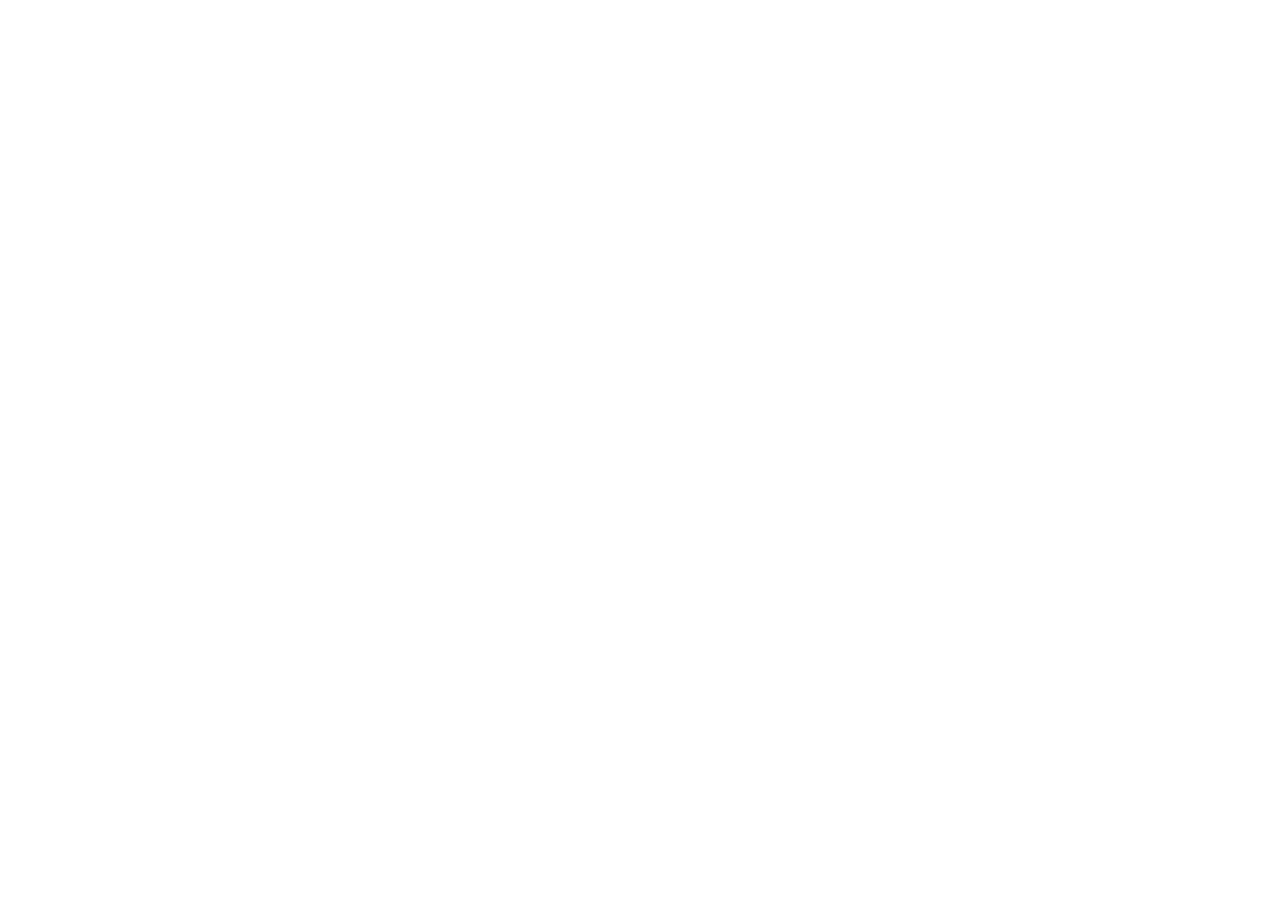
==== commit 77109ce9: "Визитка: на весь экран, язык кнопкой сверху и автоматически" ====
--- a/index.html
+++ b/index.html
@@ -29,78 +29,103 @@
 <main id="main">
 <link href="/assets/links/unbounded.css" rel="stylesheet"/>
 <style>
-  /* Визитка по QR-коду. Владелец 14.11: всё сразу на первом экране телефона (Tribute, Boosty, сообщество, канал,
-     бот, сайт, разработчик), шапка компактная, как на сайте; плитки сочные, как на прежней странице доната;
-     без подчёркиваний при наведении. Цвета — свои: фон и свечение со значка Deepal Tools. */
+  /* Визитка по QR-коду. Владелец 14–15.11: всё сразу на экране телефона и на ВЕСЬ экран (без пустоты снизу), язык —
+     кнопкой в правом верхнем углу, заливки ровные без бликов и обводок, у значка нет свечения, без подчёркиваний.
+     Плитки вертикальные: значок в левом верхнем углу, текст внизу, отступ 16 px со всех сторон одинаковый —
+     так он не зависит от высоты плитки (она растягивается под экран). */
   .card-page {
     --navy: #021458; --navy-deep: #010C38; --glow: #00E5FF; --mist: #A9B8E8; --snow: #F3F7FF;
-    --tribute: #3399FF; --tribute-deep: #1E6FE0; --boosty: #F15F2C; --boosty-deep: #CF4314;
-    --teal: #19D3A4; --teal-deep: #0A8E74; --tg: #2AABEE; --tg-deep: #1676C9;
-    --violet: #9B6BFF; --violet-deep: #5B32D6;
     --tribute-solid: #2A85F5; --boosty-solid: #E9541F; --teal-solid: #13A887; --tg-solid: #2196E3;
-    --violet-solid: #7A4FF0; --site-solid: #0B2C80;
+    --violet-solid: #7A4FF0; --site-solid: #1F3C9E; --pad: 16px;
     background: radial-gradient(130% 60% at 50% 0%, var(--navy) 0%, var(--navy) 40%, var(--navy-deep) 100%);
-    background-color: var(--navy-deep); color: var(--snow); min-height: 100dvh;
+    background-color: var(--navy-deep); color: var(--snow);
   }
   .lk a, .lk a:hover { text-decoration: none; }
-  .lk { max-width: 30rem; margin: 0 auto; padding: max(14px, env(safe-area-inset-top)) 14px max(24px, env(safe-area-inset-bottom)); }
+  .lk { max-width: 30rem; min-height: 100dvh; margin: 0 auto; display: flex; flex-direction: column;
+    padding: max(14px, env(safe-area-inset-top)) 14px max(16px, env(safe-area-inset-bottom)); box-sizing: border-box; }
 
   .lk-top { display: flex; align-items: center; gap: 12px; padding: 4px 2px 0; }
-  .lk-top img { width: 48px; height: 48px; border-radius: 13px; flex: none; box-shadow: 0 6px 22px -6px rgba(0, 229, 255, .55); }
+  .lk-top img { width: 48px; height: 48px; border-radius: 13px; flex: none; }
   .lk-top h1 { font-family: "Unbounded", var(--font); font-weight: 700; font-size: 21px; line-height: 1.1; margin: 0; letter-spacing: -.01em; }
   .lk-top p { margin: 3px 0 0; color: var(--mist); font-size: 13.5px; }
 
+  .lk-lang { margin-left: auto; position: relative; align-self: flex-start; }
+  .lk-lang summary { display: inline-flex; align-items: center; gap: 4px; height: 40px; padding: 0 12px; border-radius: 999px;
+    background: rgba(255, 255, 255, .1); color: var(--snow); font-weight: 600; font-size: 14px; cursor: pointer; list-style: none;
+    user-select: none; -webkit-tap-highlight-color: transparent; }
+  .lk-lang summary::-webkit-details-marker { display: none; }
+  .lk-lang summary .ms { font-size: 20px; }
+  .lk-lang summary:focus-visible { outline: 2px solid var(--glow); outline-offset: 2px; }
+  .lk-lang .lang-menu { position: absolute; right: 0; top: calc(100% + 6px); z-index: 10; min-width: 11rem; padding: 6px;
+    display: grid; gap: 2px; border-radius: 16px; background: #0B1F6E; box-shadow: 0 14px 36px rgba(0, 0, 0, .5); }
+  .lk-lang .lang-menu a { padding: 10px 12px; border-radius: 10px; color: var(--snow); font-size: 15px; }
+  .lk-lang .lang-menu a[aria-current] { background: rgba(255, 255, 255, .14); }
+  .lk-lang .lang-menu a:focus-visible { outline: 2px solid var(--glow); outline-offset: -2px; }
+
   .lk-h { font-family: "Unbounded", var(--font); font-weight: 700; font-size: 12.5px; letter-spacing: .02em; margin: 18px 2px 8px; color: var(--mist); }
 
-  .tiles { display: grid; grid-template-columns: 1fr 1fr; gap: 10px; }
+  /* Плитки растут вместе с экраном: доля доната — 1, ссылок (два ряда) — 2. */
+  .tiles { display: grid; grid-template-columns: 1fr 1fr; grid-auto-rows: minmax(96px, 1fr); gap: 10px; }
+  .tiles.donate { flex: 1 1 0; }
+  .tiles.links { flex: 2 1 0; }
   .tile {
-    position: relative; display: flex; align-items: center; gap: 10px; padding: 12px; min-height: 74px;
-    border-radius: 20px; color: #fff; overflow: hidden; isolation: isolate;
-    transition: transform .16s ease, filter .16s ease; -webkit-tap-highlight-color: transparent;
+    display: flex; flex-direction: column; justify-content: space-between; align-items: flex-start; gap: 10px;
+    padding: var(--pad); border-radius: 20px; color: #fff; -webkit-tap-highlight-color: transparent;
+    transition: transform .16s ease, filter .16s ease;
   }
   .tile:active { transform: scale(.97); }
   .tile:focus-visible { outline: 3px solid var(--glow); outline-offset: 3px; }
   @media (hover: hover) { .tile:hover { filter: brightness(1.08); } }
-  .tile .badge { width: 40px; height: 40px; border-radius: 12px; display: grid; place-items: center; flex: none; background: rgba(255, 255, 255, .22); }
-  .tile .badge .ms { font-size: 23px; color: #fff; }
+  .tile .badge { width: 44px; height: 44px; border-radius: 13px; display: grid; place-items: center; flex: none; background: rgba(255, 255, 255, .22); }
+  .tile .badge .ms { font-size: 25px; color: #fff; }
   .tile .badge.white { background: #fff; }
-  .tile .badge.white img { width: 30px; height: 30px; display: block; }
-  .tile .badge.white svg { width: 24px; height: 24px; display: block; }
+  .tile .badge.white img { width: 32px; height: 32px; display: block; }
+  .tile .badge.white svg { width: 26px; height: 26px; display: block; }
   .tile .tx { min-width: 0; }
-  .tile b { display: block; font-size: 16.5px; font-weight: 700; line-height: 1.15; letter-spacing: -.01em; }
-  .tile .sub { display: block; font-size: 12.5px; line-height: 1.3; color: rgba(255, 255, 255, .86); margin-top: 2px; }
-
-  /* Владелец 15.11: заливка ровная, одним цветом — без бликов и переходов. */
-  .tile.tribute { background: var(--tribute-solid); box-shadow: 0 12px 28px -14px rgba(51, 153, 255, .85); }
-  .tile.boosty  { background: var(--boosty-solid); box-shadow: 0 12px 28px -14px rgba(241, 95, 44, .85); }
-  .tile.community { background: var(--teal-solid); box-shadow: 0 12px 28px -14px rgba(25, 211, 164, .75); }
-  .tile.channel { background: var(--tg-solid); box-shadow: 0 12px 28px -14px rgba(42, 171, 238, .8); }
-  .tile.bot { background: var(--violet-solid); box-shadow: 0 12px 28px -14px rgba(155, 107, 255, .8); }
-  .tile.site { background: var(--site-solid); box-shadow: inset 0 0 0 1.5px rgba(0, 229, 255, .55), 0 12px 28px -16px rgba(0, 229, 255, .6); }
-
+  .tile b { display: block; font-size: 17px; font-weight: 700; line-height: 1.15; letter-spacing: -.01em; }
+  .tile .sub { display: block; font-size: 13px; line-height: 1.3; color: rgba(255, 255, 255, .86); margin-top: 2px; }
+
+  .tile.tribute { background: var(--tribute-solid); }
+  .tile.boosty { background: var(--boosty-solid); }
+  .tile.community { background: var(--teal-solid); }
+  .tile.channel { background: var(--tg-solid); }
+  .tile.bot { background: var(--violet-solid); }
+  .tile.site { background: var(--site-solid); }
+
+  /* Строка разработчика: высота = значок + 2 отступа, поэтому слева, сверху и снизу отступ одинаковый. */
   .dev {
-    margin-top: 10px; display: flex; align-items: center; gap: 12px; padding: 11px 14px; border-radius: 20px;
-    background: rgba(255, 255, 255, .08); box-shadow: inset 0 0 0 1px rgba(255, 255, 255, .13);
-    color: var(--snow); transition: transform .16s ease, background .16s ease;
+    margin-top: 10px; display: flex; align-items: center; gap: 12px; padding: 14px; border-radius: 20px;
+    background: rgba(255, 255, 255, .08); color: var(--snow); transition: transform .16s ease, background .16s ease;
   }
   .dev:active { transform: scale(.98); }
   .dev:focus-visible { outline: 3px solid var(--glow); outline-offset: 3px; }
   @media (hover: hover) { .dev:hover { background: rgba(255, 255, 255, .12); } }
-  .dev .badge { width: 40px; height: 40px; border-radius: 50%; display: grid; place-items: center; flex: none;
-    background: linear-gradient(160deg, var(--glow), var(--tribute-deep)); }
-  .dev .badge .ms { font-size: 23px; color: #fff; }
-  .dev b { display: block; font-size: 16px; font-weight: 600; }
-  .dev .sub { display: block; font-size: 13px; color: var(--mist); margin-top: 1px; }
+  .dev .badge { width: 44px; height: 44px; border-radius: 50%; display: grid; place-items: center; flex: none; background: var(--tg-solid); }
+  .dev .badge .ms { font-size: 25px; color: #fff; }
+  .dev b { display: block; font-size: 16px; font-weight: 600; line-height: 1.2; }
+  .dev .sub { display: block; font-size: 13px; line-height: 1.3; color: var(--mist); margin-top: 1px; }
   .dev .go { margin-left: auto; font-size: 22px; color: var(--mist); }
 
-  .lk-more { margin-top: 22px; text-align: center; color: var(--mist); font-size: 13.5px; line-height: 1.6; }
+  .lk-more { margin: 18px 0 0; text-align: center; color: var(--mist); font-size: 13.5px; line-height: 1.6; }
   .lk-more a { color: var(--snow); border-bottom: 1px solid rgba(243, 247, 255, .3); }
-  .lk-langs { display: flex; flex-wrap: wrap; justify-content: center; gap: 6px; margin-top: 16px; }
-  .lk-langs a { padding: 6px 11px; border-radius: 999px; color: var(--mist); font-size: 13px; background: rgba(255, 255, 255, .06); }
-  .lk-langs a[aria-current] { color: var(--snow); background: rgba(255, 255, 255, .16); }
-  .lk-langs a:focus-visible, .lk-more a:focus-visible { outline: 2px solid var(--glow); outline-offset: 2px; }
-
-  @media (max-width: 340px) { .tile { flex-direction: column; align-items: flex-start; } }
+  .lk-more a:focus-visible { outline: 2px solid var(--glow); outline-offset: 2px; }
+
+  /* Невысокие экраны (iPhone SE): плотнее, чтобы всё влезло без прокрутки; отступы по-прежнему равные. */
+  @media (max-height: 700px) {
+    .card-page { --pad: 12px; }
+    .lk-h { margin: 12px 2px 6px; }
+    .tiles { grid-auto-rows: minmax(84px, 1fr); gap: 8px; }
+    .tile { gap: 6px; }
+    .tile .badge { width: 38px; height: 38px; border-radius: 11px; }
+    .tile .badge .ms { font-size: 22px; }
+    .tile .badge.white img { width: 28px; height: 28px; }
+    .tile .badge.white svg { width: 22px; height: 22px; }
+    .tile b { font-size: 16px; }
+    .tile .sub { font-size: 12.5px; }
+    .dev { margin-top: 8px; padding: 12px; }
+    .dev .badge { width: 40px; height: 40px; }
+    .lk-more { margin-top: 12px; font-size: 13px; line-height: 1.5; }
+  }
   @media (prefers-reduced-motion: reduce) { .tile, .dev { transition: none; } }
 </style>
 <div class="lk">
@@ -110,9 +135,13 @@
 <h1>Deepal Tools</h1>
 <p>Приложения для Deepal S07</p>
 </div>
+<details class="lk-lang">
+<summary aria-label="Язык"><span aria-hidden="true" class="ms">translate</span><span class="lang-cur">RU</span></summary>
+<nav aria-label="Language" class="lang-menu"><a aria-current="true" href="https://deepaltools.com/links/" hreflang="ru" lang="ru">Русский</a><a href="https://deepaltools.com/en/links/" hreflang="en" lang="en">English</a><a href="https://deepaltools.com/uz/links/" hreflang="uz" lang="uz">Oʻzbekcha</a><a href="https://deepaltools.com/kk/links/" hreflang="kk" lang="kk">Қазақша</a><a href="https://deepaltools.com/ky/links/" hreflang="ky" lang="ky">Кыргызча</a><a href="https://deepaltools.com/az/links/" hreflang="az" lang="az">Azərbaycanca</a><a href="https://deepaltools.com/hy/links/" hreflang="hy" lang="hy">Հայերեն</a></nav>
+</details>
 </header>
 <h2 class="lk-h">Поддержать проект</h2>
-<div class="tiles">
+<div class="tiles donate">
 <a class="tile tribute" href="https://t.me/tribute/app?startapp=dPI5">
 <span class="badge white"><img alt="" height="30" src="/assets/links/tribute.png?v=4886d30d17" width="30"/></span>
 <span class="tx"><b>Tribute</b><span class="sub">В Telegram</span></span>
@@ -123,7 +152,7 @@
 </a>
 </div>
 <h2 class="lk-h">Telegram и сайт</h2>
-<div class="tiles">
+<div class="tiles links">
 <a class="tile community" href="https://t.me/deepal_tools_community">
 <span class="badge"><span aria-hidden="true" class="ms">forum</span></span>
 <span class="tx"><b>Сообщество</b><span class="sub">Вопросы и помощь</span></span>
@@ -147,8 +176,37 @@
 <span aria-hidden="true" class="ms go">chevron_right</span>
 </a>
 <p class="lk-more">Tribute не открывается в Telegram? <a href="https://web.tribute.tg/d/PI5">Открыть в браузере</a><br/>Спасибо, что вы с нами.</p>
-<nav aria-label="Language" class="lang-menu lk-langs"><a aria-current="true" href="https://deepaltools.com/links/" hreflang="ru" lang="ru">Русский</a><a href="https://deepaltools.com/en/links/" hreflang="en" lang="en">English</a><a href="https://deepaltools.com/uz/links/" hreflang="uz" lang="uz">Oʻzbekcha</a><a href="https://deepaltools.com/kk/links/" hreflang="kk" lang="kk">Қазақша</a><a href="https://deepaltools.com/ky/links/" hreflang="ky" lang="ky">Кыргызча</a><a href="https://deepaltools.com/az/links/" hreflang="az" lang="az">Azərbaycanca</a><a href="https://deepaltools.com/hy/links/" hreflang="hy" lang="hy">Հայերեն</a></nav>
-</div>
+</div>
+<script>
+  (function () {
+    var d = document.querySelector(".lk-lang");
+    if (!d) return;
+    // Language menu: closes on outside tap and Esc; the chosen language is remembered and wins over the country.
+    document.addEventListener("click", function (e) { if (d.open && !d.contains(e.target)) d.open = false; });
+    document.addEventListener("keydown", function (e) { if (e.key === "Escape") d.open = false; });
+    d.querySelectorAll(".lang-menu a[hreflang]").forEach(function (a) {
+      a.addEventListener("click", function () { try { localStorage.setItem("dt_lang", a.getAttribute("hreflang")); } catch (e) {} });
+    });
+    function go(code) {
+      var a = d.querySelector('.lang-menu a[hreflang="' + code + '"]');
+      if (a && code !== document.documentElement.lang) location.replace(a.getAttribute("href"));
+    }
+    var saved = null;
+    try { saved = localStorage.getItem("dt_lang"); } catch (e) {}
+    if (saved) { go(saved); return; }
+    // First visit by QR lands on the default (ru) page: pick the language by country (server, by IP), else by phone language.
+    if (document.documentElement.lang !== "ru") return;
+    var ours = ["ru", "en", "uz", "kk", "ky", "az", "hy"];
+    function byPhone() {
+      var l = ((navigator.languages && navigator.languages[0]) || navigator.language || "").slice(0, 2).toLowerCase();
+      if (ours.indexOf(l) >= 0) go(l);
+    }
+    fetch("https://deepaltools.com/api/v1/lang", { cache: "no-store" })
+      .then(function (r) { return r.ok ? r.json() : null; })
+      .then(function (j) { if (j && j.lang) go(j.lang); else byPhone(); })
+      .catch(byPhone);
+  })();
+</script>
 </main>
 </body>
 </html>
